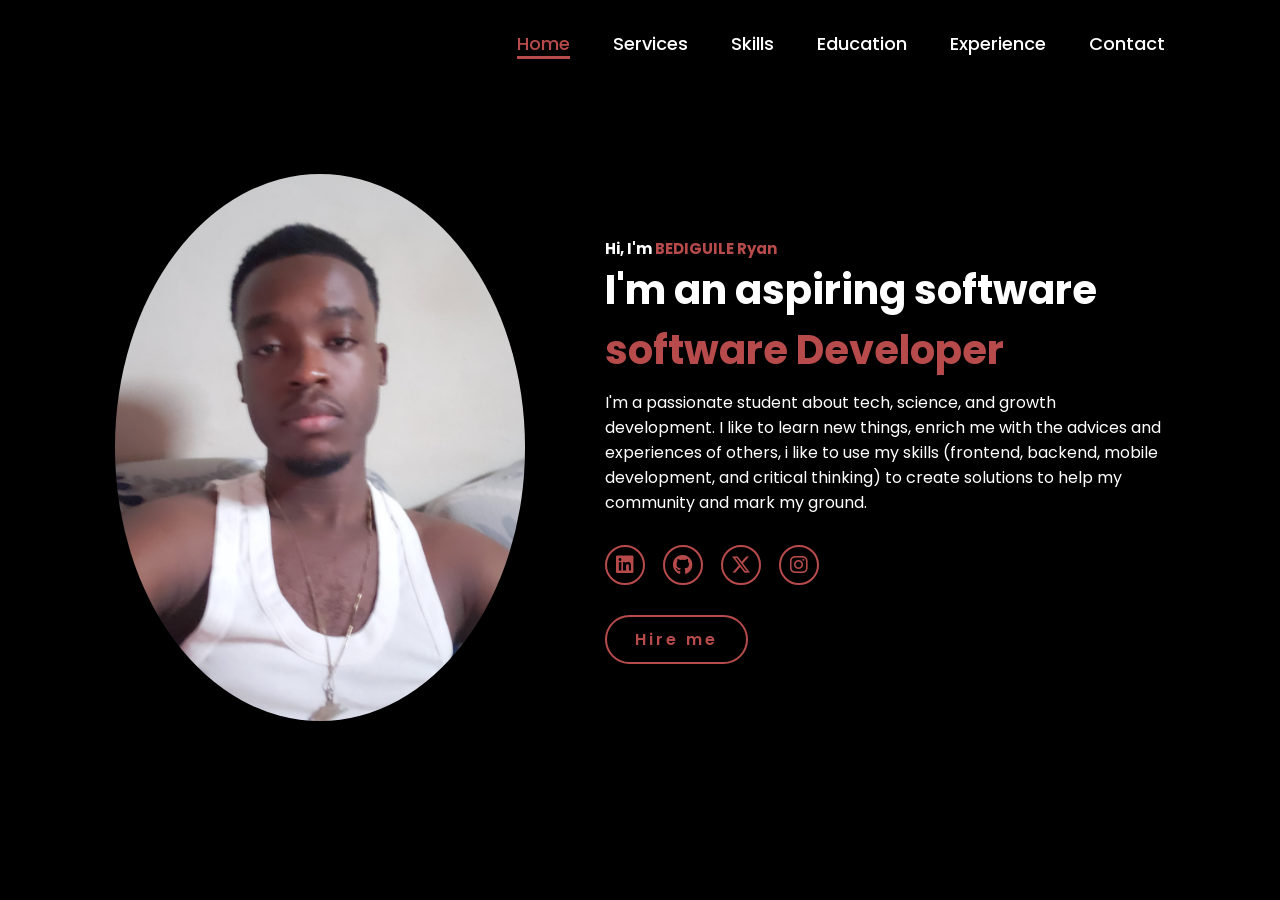
==== index.html @ 505be47a "Update and rename Portfolio.html to index.html" ====
<!DOCTYPE html>
<html lang="en">
<head>
    <meta charset="UTF-8">
    <meta name="viewport" content="width=device-width, initial-scale=1.0">
    <link rel="stylesheet" href="https://cdnjs.cloudflare.com/ajax/libs/font-awesome/6.5.2/css/all.min.css">
    <link rel="stylesheet" href="style3.css">
    <title>My Portfolio</title>
</head>
<body>
    <header> 
        <a href="#" class = "logo"></a>
        <nav>
            <a href="#" class="active"> Home</a>
            <a href="#">Services</a>
            <a href="#">Skills</a>
            <a href="#">Education</a>
            <a href="#">Experience</a>
            <a href="#">Contact</a>
        </nav>
    </header>
    <section class="home">
        <div class="home-img">
            <div class="home-img">
            <img src="main.jpg" alt="">
        </div>

        </div>
        <div class="home-content">
            <h2>Hi, I'm<span> BEDIGUILE Ryan</span> </h2>
            <h3 class="typing-text"> I'm an aspiring software <span></span> </h3>
            <p>I'm a passionate student about tech, science, and growth development. I like to learn new things, enrich me with the advices and experiences of others, i like to use my skills (frontend, backend, mobile development, and critical thinking) to create solutions to help my community and mark my ground.  </p>
            <div class="social-icons">
                <a href="#"><i class="fa-brands fa-linkedin"></i> </a>
                <a href="#"><i class="fa-brands fa-github"></i> </a>
                <a href="#"><i class="fa-brands fa-x-twitter"></i> </a>
                <a href="#"><i class="fa-brands fa-instagram"></i> </a>
            </div>
            <a href="#" class="btn">Hire me</a>

        </div>
 
    </section>
    <div>
</body>
</html>
---- style3.css ----
@import url('https://fonts.googleapis.com/css2?family=Poppins:wght@100;200;300;400;500;600&display=swap');

*{
    margin: 0;
    padding: 0;
    box-sizing: border-box;
    text-decoration: none;
    border: none;
    outline: none;
    font-family: 'Poppins', sans-serif;
}

html{
    font-size: 62.5%;
}

body{
    width: 100%;
    height: 100vh;
    overflow-x: hidden;
    background-color: black;
    color: white;
}

header{
    margin-top: 20px;
    position: fixed;
    top: 0;
    left: 0;
    width: 100%;
    padding: 1rem 9%;
    background-color: transparent;
    filter: drop-shadow(10px);
    display: flex;
    justify-content: space-between;
    align-items: center;
    z-index: 100;
}

.logo{
    font-size: 3rem;
    color: #b74b4b;
    font-weight: 800;
    cursor: pointer;
    transition: 0.5s ease;
}

.logo:hover{
    transform: scale(1.1);
}

nav a{
    font-size: 1.8rem;
    color: white;
    margin-left: 4rem;
    font-weight: 500;
    transition: 0.3s ease;
    border-bottom: 3px solid transparent;
}

nav a:hover,
nav a.active{
    color: #b74b4b;
    border-bottom: 3px solid #b74b4b;
}

@media(max-width:995px){
    nav{
        position: absolute;
        display: none;
        top: 0;
        right: 0;
        width: 40%;
        border-left: 3px solid #b74b4b;
        border-bottom: 3px solid #b74b4b;
        border-bottom-left-radius: 2rem;
        padding: 1rem solid;
        background-color: #161616;
        border-top: 0.1rem solid rgba(0,0,0,0.1);
    }

    nav.active{
        display: block;
    }

    nav a{
        display: block;
        font-size: 2rem;
        margin: 3rem 0;
    }

    nav a:hover,
    nav a.active{
        padding: 1rem;
        border-radius: 0.5rem;
        border-bottom: 0.5rem solid #b74b4b;
    }
}

section{
    min-height: 100vh;
    padding: 5rem 9% 5rem;
}

.home{
    display: flex;
    justify-content: center;
    align-items: center;
    gap: 8rem;
    background-color: black;
}

.home .home-content h1{
    font-size: 6rem;
    font-weight: 700;
    line-height: 1.3;
}

span{
    color: #b74b4b;
}

.home-content h3{
    font-size: 4rem;
    margin-bottom: 1rem;
    font-weight: 700;
}

.home-content p{
    font-size: 1.6rem;
}

.home-img{
    border-radius: 50%;
}

.home-img img{
    position: relative;
    width: 32vw;
    border-radius: 50%;
    box-shadow: 0 0 25px solid #b74b4b;
    cursor: pointer;
    transition: 0.2s linear;
}

.home-img img:hover{
    font-size: 1.8rem;
    font-weight: 500;
}

.social-icons a{
    display: inline-flex;
    justify-content: center;
    align-items: center;
    width: 4rem;
    height: 4rem;
    background-color: transparent;
    border: 0.2rem solid #b74b4b;
    font-size: 2rem;
    border-radius: 50%;
    margin: 3rem 1.5rem 3rem 0;
    transition: 0.3s ease;
    color: #b74b4b;
}

.social-icons a:hover{
    color: black;
    transform: scale(1.3) translateY(-5px);
    background-color: #b74b4b;
    box-shadow: 0  0 25px #b74b4b;
}

.btn{
    display: inline-block;
    padding: 1rem 2.8rem;
    background-color: black;
    border-radius: 4rem;
    font-size: 1.6rem;
    color: #b74b4b;
    letter-spacing: 0.3rem;
    font-weight: 600;
    border: 2px solid #b74b4b;
    transition: 0.3s ease;
    cursor: pointer;
}

.btn:hover{
    transform: scale3d(1.03);
    background-color: #b74b4b;
    color: black;
    box-shadow: 0 0 25px #b74b4b;
}

.typing-text{
    font-size: 34px;
    font-weight: 600;
    min-width: 280px;
}

.typing-text span{
    position: relative;
}

.typing-text span::before{
    content: "software Developer";
    color: #b74b4b;
    animation: words 20s infinite;
}

.typing-text span::after{
    content: "";
    background-color: black;
    position: absolute;
    width: calc(100% + 8px);
    height: 100%;
    border-left: 3px solid black;
    right: -8;
    animation: cursor 0.6s infinite;
}

@keyframes cursor{
    to{
        border-left: 3px solid #b74b4b;
    }
}

@keyframes words{
    0%, 20%{
        content: "Web Developer";
    }
    21%, 40%{
        content: "Developer";
    }
    41%, 60%{
        content: "Web Designer";
    }
    61%, 80%{
        content: "Youtuber";
    }
    81%, 100%{
        content: "Script Writer";
    }
}

@media (max-width: 1000px){
    .home{
        gap: 4rem;
    }
}

@media(max-width:995px){
    .home{
        flex-direction: column;
        margin: 5rem 4rem;
    }

    .home .home-content h3{
        font-size: 2.5rem;
    }

    .home-content h1{
        font-size: 5rem;
    }

    .home-img img{
        width: 70vw;
        margin-top: 4rem;
    }
}
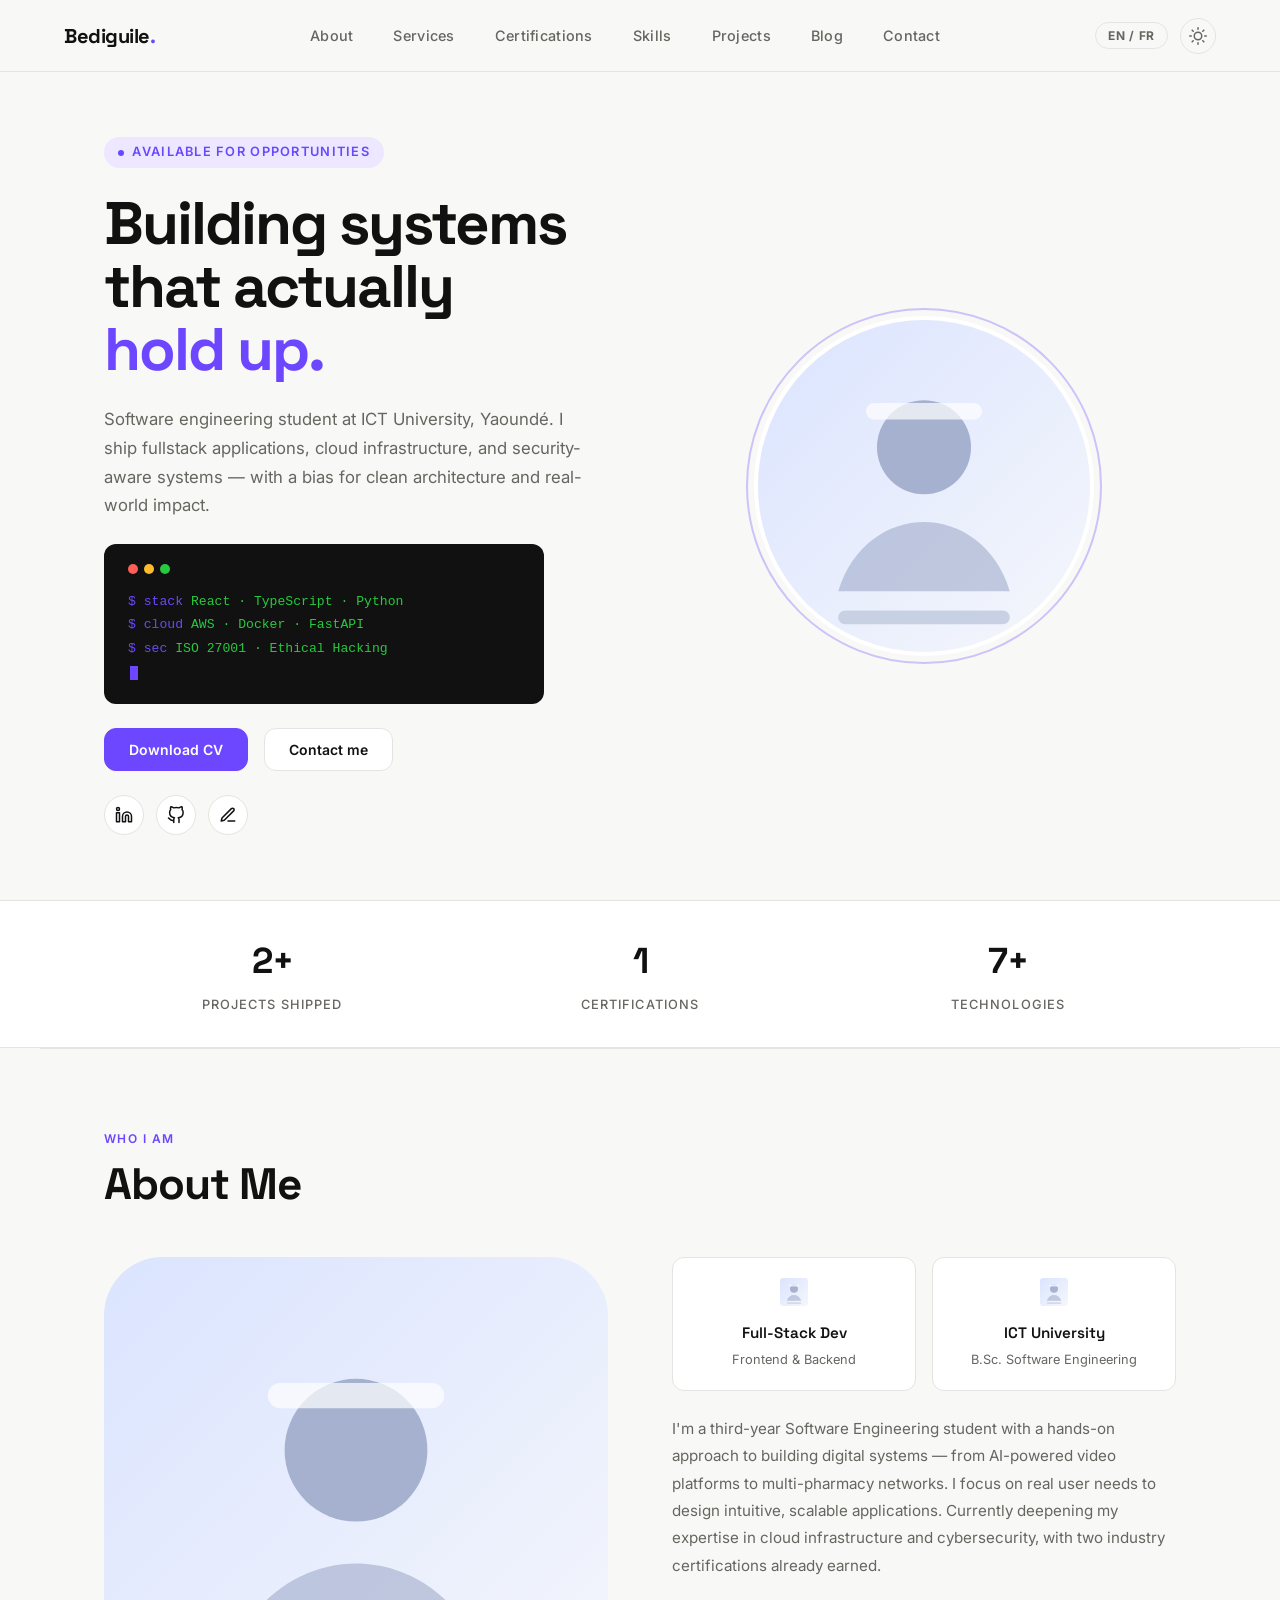
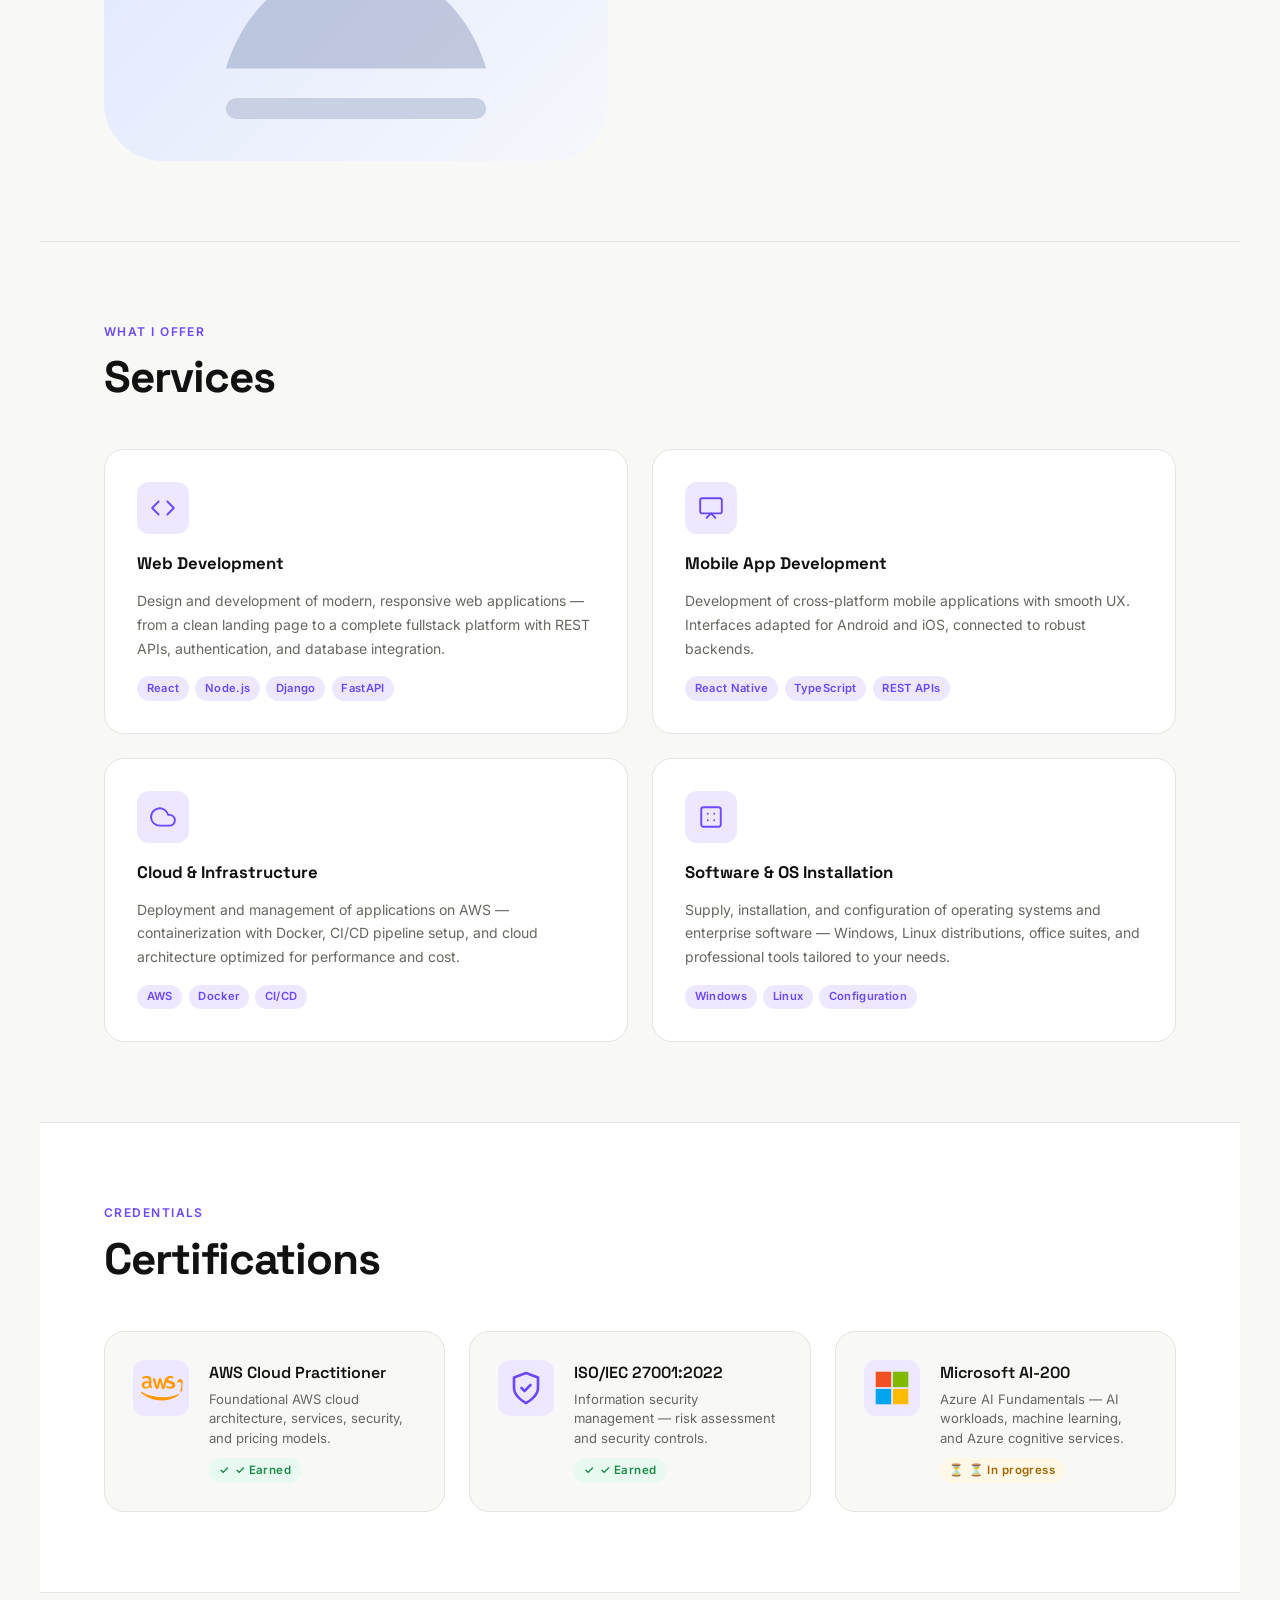
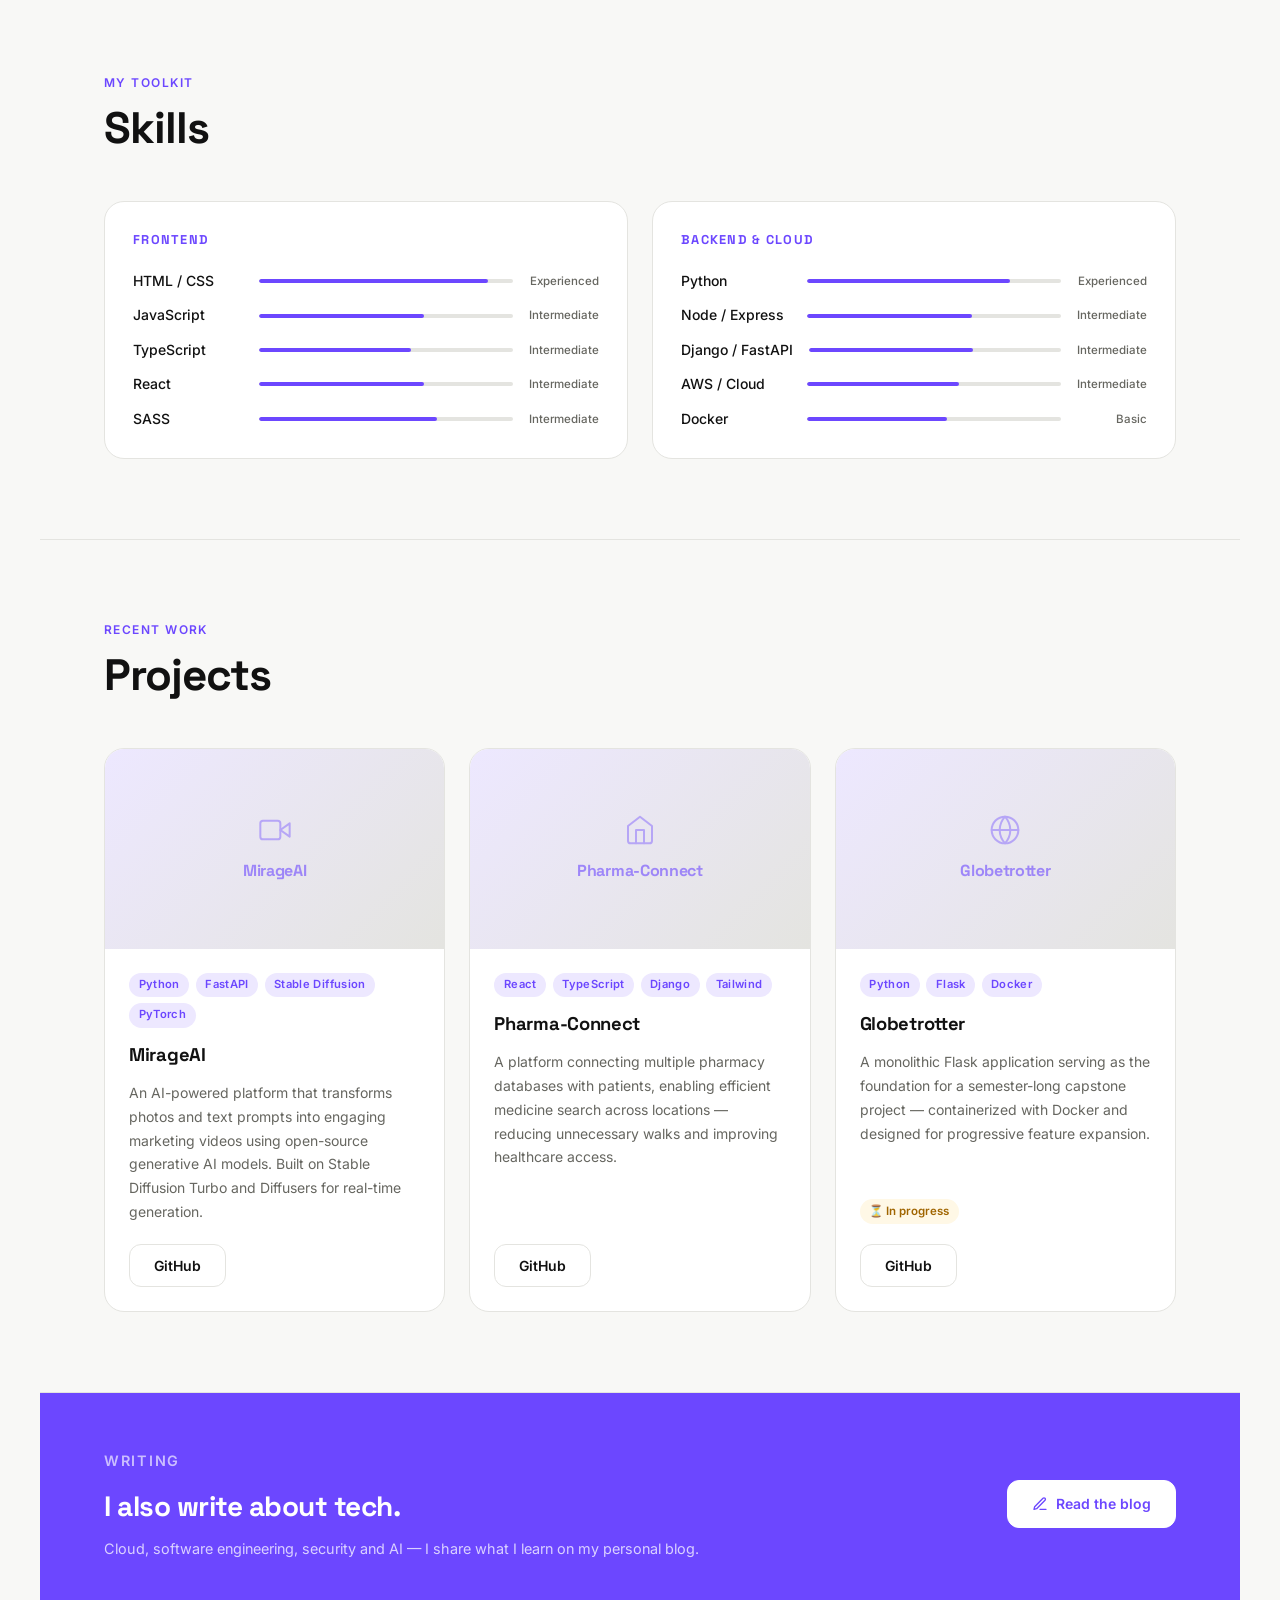
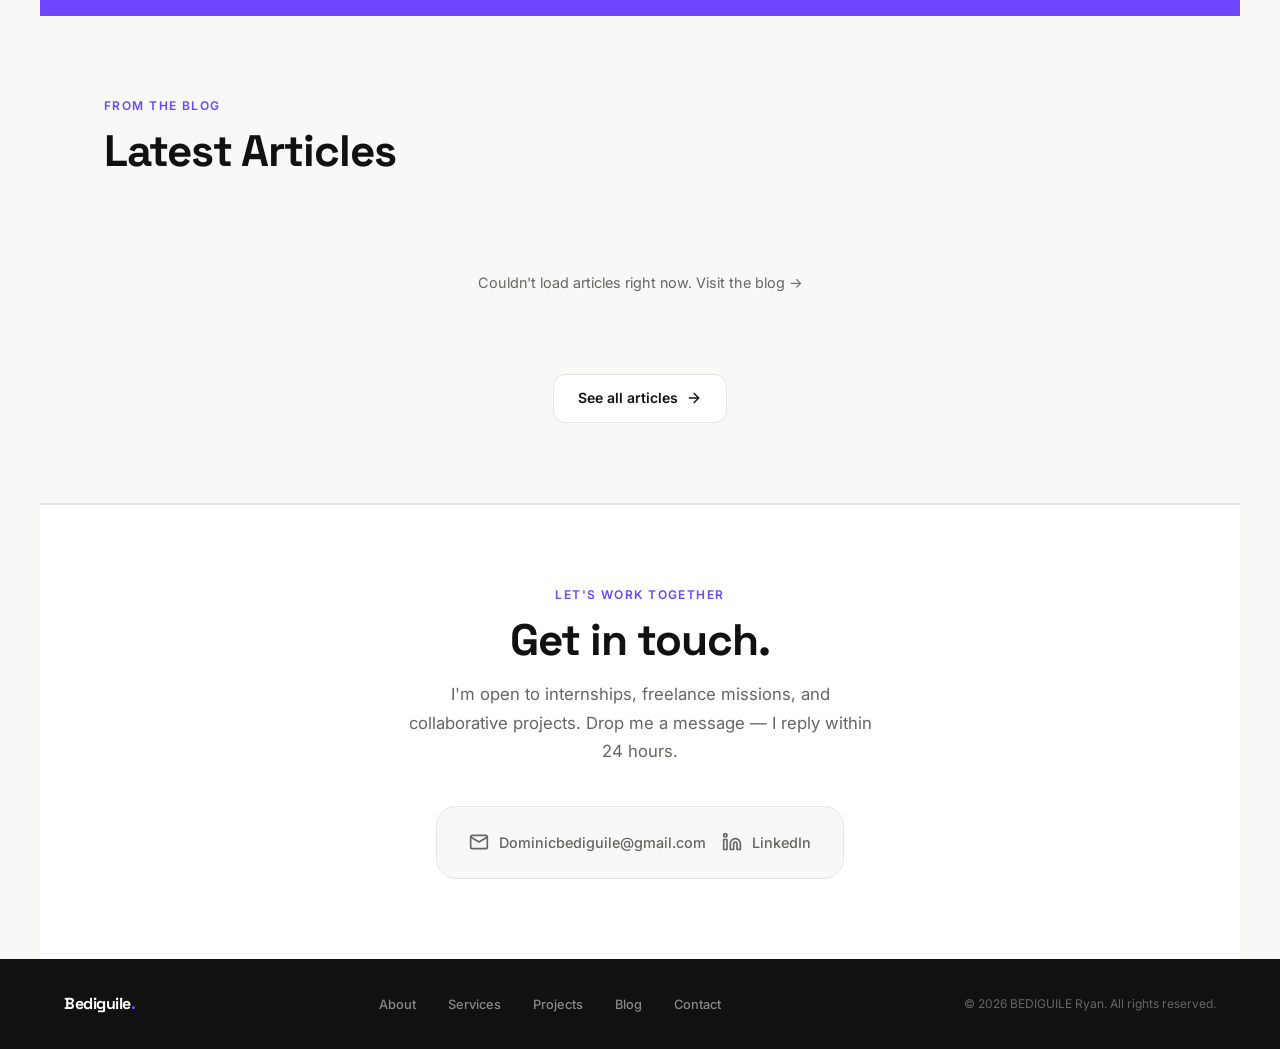
==== commit b61846ed: "Mise a jour du portfolio" ====
--- a/index.html
+++ b/index.html
@@ -1,46 +1,530 @@
-<!DOCTYPE html>
-<html lang="en">
-<head>
-    <meta charset="UTF-8">
-    <meta name="viewport" content="width=device-width, initial-scale=1.0">
-    <link rel="stylesheet" href="https://cdnjs.cloudflare.com/ajax/libs/font-awesome/6.5.2/css/all.min.css">
-    <link rel="stylesheet" href="style3.css">
-    <title>My Portfolio</title>
-</head>
-<body>
-    <header> 
-        <a href="#" class = "logo"></a>
-        <nav>
-            <a href="#" class="active"> Home</a>
-            <a href="#">Services</a>
-            <a href="#">Skills</a>
-            <a href="#">Education</a>
-            <a href="#">Experience</a>
-            <a href="#">Contact</a>
-        </nav>
-    </header>
-    <section class="home">
-        <div class="home-img">
-            <div class="home-img">
-            <img src="main.jpg" alt="">
-        </div>
-
-        </div>
-        <div class="home-content">
-            <h2>Hi, I'm<span> BEDIGUILE Ryan</span> </h2>
-            <h3 class="typing-text"> I'm an aspiring software <span></span> </h3>
-            <p>I'm a passionate student about tech, science, and growth development. I like to learn new things, enrich me with the advices and experiences of others, i like to use my skills (frontend, backend, mobile development, and critical thinking) to create solutions to help my community and mark my ground.  </p>
-            <div class="social-icons">
-                <a href="#"><i class="fa-brands fa-linkedin"></i> </a>
-                <a href="#"><i class="fa-brands fa-github"></i> </a>
-                <a href="#"><i class="fa-brands fa-x-twitter"></i> </a>
-                <a href="#"><i class="fa-brands fa-instagram"></i> </a>
-            </div>
-            <a href="#" class="btn">Hire me</a>
-
-        </div>
- 
-    </section>
-    <div>
-</body>
-</html>             
+<!DOCTYPE html>
+<html lang="en" data-theme="light">
+<head>
+  <meta charset="UTF-8" />
+  <meta http-equiv="X-UA-Compatible" content="IE=edge" />
+  <meta name="viewport" content="width=device-width, initial-scale=1.0" />
+  <title>Bediguile Ryan — Software Engineer</title>
+  <link rel="stylesheet" href="style3.css" />
+  <link rel="stylesheet" href="mediaqueries.css" />
+</head>
+<body>
+
+  <!-- ── DESKTOP NAV ──────────────────────────────── -->
+  <nav id="desktop-nav">
+    <div class="logo">Bediguile<span class="accent-dot">.</span></div>
+    <ul class="nav-links">
+      <li><a href="#about" data-en="About" data-fr="À propos">About</a></li>
+      <li><a href="#services" data-en="Services" data-fr="Services">Services</a></li>
+      <li><a href="#certifications" data-en="Certifications" data-fr="Certifications">Certifications</a></li>
+      <li><a href="#skills" data-en="Skills" data-fr="Compétences">Skills</a></li>
+      <li><a href="#projects" data-en="Projects" data-fr="Projets">Projects</a></li>
+      <li><a href="https://dominicblog.me" target="_blank" rel="noopener" data-en="Blog" data-fr="Blog">Blog</a></li>
+      <li><a href="#contact" data-en="Contact" data-fr="Contact">Contact</a></li>
+    </ul>
+    <div class="nav-controls">
+      <button class="lang-toggle" onclick="toggleLang()" title="Switch language">EN / FR</button>
+      <button class="theme-toggle" onclick="toggleTheme()" title="Toggle dark mode" aria-label="Toggle theme">
+        <svg class="icon-sun" xmlns="http://www.w3.org/2000/svg" width="18" height="18" viewBox="0 0 24 24" fill="none" stroke="currentColor" stroke-width="2" stroke-linecap="round" stroke-linejoin="round"><circle cx="12" cy="12" r="5"/><line x1="12" y1="1" x2="12" y2="3"/><line x1="12" y1="21" x2="12" y2="23"/><line x1="4.22" y1="4.22" x2="5.64" y2="5.64"/><line x1="18.36" y1="18.36" x2="19.78" y2="19.78"/><line x1="1" y1="12" x2="3" y2="12"/><line x1="21" y1="12" x2="23" y2="12"/><line x1="4.22" y1="19.78" x2="5.64" y2="18.36"/><line x1="18.36" y1="5.64" x2="19.78" y2="4.22"/></svg>
+        <svg class="icon-moon" xmlns="http://www.w3.org/2000/svg" width="18" height="18" viewBox="0 0 24 24" fill="none" stroke="currentColor" stroke-width="2" stroke-linecap="round" stroke-linejoin="round"><path d="M21 12.79A9 9 0 1 1 11.21 3 7 7 0 0 0 21 12.79z"/></svg>
+      </button>
+    </div>
+  </nav>
+
+  <!-- ── HAMBURGER NAV ────────────────────────────── -->
+  <nav id="hamburger-nav">
+    <div class="logo">Bediguile<span class="accent-dot">.</span></div>
+    <div class="hamburger-right">
+      <button class="lang-toggle" onclick="toggleLang()">EN / FR</button>
+      <button class="theme-toggle" onclick="toggleTheme()" aria-label="Toggle theme">
+        <svg class="icon-sun" xmlns="http://www.w3.org/2000/svg" width="16" height="16" viewBox="0 0 24 24" fill="none" stroke="currentColor" stroke-width="2" stroke-linecap="round" stroke-linejoin="round"><circle cx="12" cy="12" r="5"/><line x1="12" y1="1" x2="12" y2="3"/><line x1="12" y1="21" x2="12" y2="23"/><line x1="4.22" y1="4.22" x2="5.64" y2="5.64"/><line x1="18.36" y1="18.36" x2="19.78" y2="19.78"/><line x1="1" y1="12" x2="3" y2="12"/><line x1="21" y1="12" x2="23" y2="12"/><line x1="4.22" y1="19.78" x2="5.64" y2="18.36"/><line x1="18.36" y1="5.64" x2="19.78" y2="4.22"/></svg>
+        <svg class="icon-moon" xmlns="http://www.w3.org/2000/svg" width="16" height="16" viewBox="0 0 24 24" fill="none" stroke="currentColor" stroke-width="2" stroke-linecap="round" stroke-linejoin="round"><path d="M21 12.79A9 9 0 1 1 11.21 3 7 7 0 0 0 21 12.79z"/></svg>
+      </button>
+      <div class="hamburger-menu">
+        <div class="hamburger-icon" onclick="toggleMenu()">
+          <span></span><span></span><span></span>
+        </div>
+        <ul class="menu-links">
+          <li><a href="#about" data-en="About" data-fr="À propos" onclick="toggleMenu()">About</a></li>
+          <li><a href="#services" data-en="Services" data-fr="Services" onclick="toggleMenu()">Services</a></li>
+          <li><a href="#certifications" data-en="Certifications" data-fr="Certifications" onclick="toggleMenu()">Certifications</a></li>
+          <li><a href="#skills" data-en="Skills" data-fr="Compétences" onclick="toggleMenu()">Skills</a></li>
+          <li><a href="#projects" data-en="Projects" data-fr="Projets" onclick="toggleMenu()">Projects</a></li>
+          <li><a href="https://dominicblog.me" target="_blank" rel="noopener" data-en="Blog" data-fr="Blog" onclick="toggleMenu()">Blog</a></li>
+          <li><a href="#contact" data-en="Contact" data-fr="Contact" onclick="toggleMenu()">Contact</a></li>
+        </ul>
+      </div>
+    </div>
+  </nav>
+
+  <!-- ── HERO ─────────────────────────────────────── -->
+  <section id="profile">
+    <div class="profile-left">
+      <div class="hero-eyebrow">
+        <span data-en="Available for opportunities" data-fr="Disponible pour des opportunités">Available for opportunities</span>
+      </div>
+
+      <h1 class="hero-title">
+        <span data-en="Building systems<br>that actually<br>" data-fr="Des systèmes<br>qui tiennent<br>">Building systems<br>that actually<br></span><span class="accent">hold up.</span>
+      </h1>
+
+      <p class="hero-sub"
+        data-en="Software engineering student at ICT University, Yaoundé. I ship fullstack applications, cloud infrastructure, and security-aware systems — with a bias for clean architecture and real-world impact."
+        data-fr="Étudiant en génie logiciel à ICT University, Yaoundé. Je conçois des applications fullstack, de l'infrastructure cloud et des systèmes orientés sécurité — avec un parti pris pour l'architecture propre et l'impact concret.">
+        Software engineering student at ICT University, Yaoundé. I ship fullstack applications, cloud infrastructure, and security-aware systems — with a bias for clean architecture and real-world impact.
+      </p>
+
+      <div class="terminal">
+        <div class="terminal-bar">
+          <div class="terminal-dot"></div>
+          <div class="terminal-dot"></div>
+          <div class="terminal-dot"></div>
+        </div>
+        <div id="terminal-output"></div>
+        <div class="terminal-line"><span class="cursor"></span></div>
+      </div>
+
+      <div class="hero-actions">
+        <button class="btn btn-primary" onclick="window.open('./mycv (1).pdf')">
+          <span data-en="Download CV" data-fr="Télécharger CV">Download CV</span>
+        </button>
+        <button class="btn btn-secondary" onclick="location.href='#contact'">
+          <span data-en="Contact me" data-fr="Me contacter">Contact me</span>
+        </button>
+      </div>
+
+      <div id="socials-container">
+        <a class="social-link" href="https://linkedin.com/in/bediguile-ryan" target="_blank" rel="noopener noreferrer" title="LinkedIn">
+          <svg xmlns="http://www.w3.org/2000/svg" width="18" height="18" viewBox="0 0 24 24" fill="none" stroke="currentColor" stroke-width="2" stroke-linecap="round" stroke-linejoin="round"><path d="M16 8a6 6 0 0 1 6 6v7h-4v-7a2 2 0 0 0-2-2 2 2 0 0 0-2 2v7h-4v-7a6 6 0 0 1 6-6z"/><rect x="2" y="9" width="4" height="12"/><circle cx="4" cy="4" r="2"/></svg>
+        </a>
+        <a class="social-link" href="https://github.com/Domin-flame" target="_blank" rel="noopener noreferrer" title="GitHub">
+          <svg xmlns="http://www.w3.org/2000/svg" width="18" height="18" viewBox="0 0 24 24" fill="none" stroke="currentColor" stroke-width="2" stroke-linecap="round" stroke-linejoin="round"><path d="M9 19c-5 1.5-5-2.5-7-3m14 6v-3.87a3.37 3.37 0 0 0-.94-2.61c3.14-.35 6.44-1.54 6.44-7A5.44 5.44 0 0 0 20 4.77 5.07 5.07 0 0 0 19.91 1S18.73.65 16 2.48a13.38 13.38 0 0 0-7 0C6.27.65 5.09 1 5.09 1A5.07 5.07 0 0 0 5 4.77a5.44 5.44 0 0 0-1.5 3.78c0 5.42 3.3 6.61 6.44 7A3.37 3.37 0 0 0 9 18.13V22"/></svg>
+        </a>
+        <a class="social-link" href="https://dominicblog.me" target="_blank" rel="noopener noreferrer" title="Blog">
+          <svg xmlns="http://www.w3.org/2000/svg" width="18" height="18" viewBox="0 0 24 24" fill="none" stroke="currentColor" stroke-width="2" stroke-linecap="round" stroke-linejoin="round"><path d="M12 20h9"/><path d="M16.5 3.5a2.121 2.121 0 0 1 3 3L7 19l-4 1 1-4L16.5 3.5z"/></svg>
+        </a>
+      </div>
+    </div>
+
+    <div class="section__pic-container">
+      <div class="profile-img-wrapper">
+        <img src="./placeholder.svg" alt="Bediguile Ryan" />
+      </div>
+    </div>
+  </section>
+
+  <!-- ── STATS BAR ─────────────────────────────────── -->
+  <div id="stats-bar">
+    <div class="stats-inner">
+      <div>
+        <div class="stat-value" data-target="3" data-suffix="+">0+</div>
+        <div class="stat-label" data-en="Projects Shipped" data-fr="Projets livrés">Projects Shipped</div>
+      </div>
+      <div>
+        <div class="stat-value" data-target="2" data-suffix="">0</div>
+        <div class="stat-label" data-en="Certifications" data-fr="Certifications">Certifications</div>
+      </div>
+      <div>
+        <div class="stat-value" data-target="8" data-suffix="+">0+</div>
+        <div class="stat-label" data-en="Technologies" data-fr="Technologies">Technologies</div>
+      </div>
+    </div>
+  </div>
+
+  <hr class="section-divider" />
+
+  <!-- ── ABOUT ─────────────────────────────────────── -->
+  <section id="about">
+    <p class="section-label" data-en="Who I am" data-fr="Qui je suis">Who I am</p>
+    <h2 class="title" data-en="About Me" data-fr="À propos">About Me</h2>
+    <div class="section-container">
+      <div class="section__pic-container">
+        <img src="./placeholder.svg" alt="Bediguile Ryan" class="about-pic" />
+      </div>
+      <div class="about-details-container">
+        <div class="about-cards">
+          <div class="about-card">
+            <img src="./placeholder.svg" alt="" class="icon" />
+            <h3 data-en="Full-Stack Dev" data-fr="Dev Full-Stack">Full-Stack Dev</h3>
+            <p data-en="Frontend & Backend" data-fr="Frontend & Backend">Frontend & Backend</p>
+          </div>
+          <div class="about-card">
+            <img src="./placeholder.svg" alt="" class="icon" />
+            <h3>ICT University</h3>
+            <p data-en="B.Sc. Software Engineering" data-fr="Licence Génie Logiciel">B.Sc. Software Engineering</p>
+          </div>
+        </div>
+        <p class="about-bio"
+          data-en="I'm a third-year Software Engineering student with a hands-on approach to building digital systems — from AI-powered video platforms to multi-pharmacy networks. I focus on real user needs to design intuitive, scalable applications. Currently deepening my expertise in cloud infrastructure and cybersecurity, with two industry certifications already earned."
+          data-fr="Étudiant en 3ème année de Génie Logiciel, je conçois des systèmes numériques concrets — des plateformes vidéo IA aux réseaux multi-pharmacies. Je place les besoins réels des utilisateurs au centre de ma démarche. Je renforce actuellement mes compétences en infrastructure cloud et cybersécurité, avec deux certifications professionnelles déjà obtenues.">
+          I'm a third-year Software Engineering student with a hands-on approach to building digital systems — from AI-powered video platforms to multi-pharmacy networks. I focus on real user needs to design intuitive, scalable applications. Currently deepening my expertise in cloud infrastructure and cybersecurity, with two industry certifications already earned.
+        </p>
+      </div>
+    </div>
+  </section>
+
+  <hr class="section-divider" />
+
+  <!-- ── SERVICES ───────────────────────────────────── -->
+  <section id="services">
+    <p class="section-label" data-en="What I offer" data-fr="Ce que je propose">What I offer</p>
+    <h2 class="title" data-en="Services" data-fr="Services">Services</h2>
+    <div class="services-grid">
+
+      <div class="service-card">
+        <div class="service-icon">
+          <svg xmlns="http://www.w3.org/2000/svg" width="26" height="26" viewBox="0 0 24 24" fill="none" stroke="currentColor" stroke-width="1.75" stroke-linecap="round" stroke-linejoin="round"><polyline points="16 18 22 12 16 6"/><polyline points="8 6 2 12 8 18"/></svg>
+        </div>
+        <h3 data-en="Web Development" data-fr="Développement Web">Web Development</h3>
+        <p data-en="Design and development of modern, responsive web applications — from a clean landing page to a complete fullstack platform with REST APIs, authentication, and database integration."
+           data-fr="Conception et développement d'applications web modernes et responsives — d'une simple landing page à une plateforme fullstack complète avec APIs REST, authentification et base de données.">
+          Design and development of modern, responsive web applications — from a clean landing page to a complete fullstack platform with REST APIs, authentication, and database integration.
+        </p>
+        <div class="service-tags">
+          <span class="tag">React</span><span class="tag">Node.js</span><span class="tag">Django</span><span class="tag">FastAPI</span>
+        </div>
+      </div>
+
+      <div class="service-card">
+        <div class="service-icon">
+          <svg xmlns="http://www.w3.org/2000/svg" width="26" height="26" viewBox="0 0 24 24" fill="none" stroke="currentColor" stroke-width="1.75" stroke-linecap="round" stroke-linejoin="round"><rect x="2" y="3" width="20" height="14" rx="2"/><polyline points="8 21 12 17 16 21"/></svg>
+        </div>
+        <h3 data-en="Mobile App Development" data-fr="Développement Mobile">Mobile App Development</h3>
+        <p data-en="Development of cross-platform mobile applications with smooth UX. Interfaces adapted for Android and iOS, connected to robust backends."
+           data-fr="Développement d'applications mobiles multiplateformes avec une UX fluide. Interfaces adaptées Android et iOS, connectées à des backends robustes.">
+          Development of cross-platform mobile applications with smooth UX. Interfaces adapted for Android and iOS, connected to robust backends.
+        </p>
+        <div class="service-tags">
+          <span class="tag">React Native</span><span class="tag">TypeScript</span><span class="tag">REST APIs</span>
+        </div>
+      </div>
+
+      <div class="service-card">
+        <div class="service-icon">
+          <svg xmlns="http://www.w3.org/2000/svg" width="26" height="26" viewBox="0 0 24 24" fill="none" stroke="currentColor" stroke-width="1.75" stroke-linecap="round" stroke-linejoin="round"><path d="M18 10h-1.26A8 8 0 1 0 9 20h9a5 5 0 0 0 0-10z"/></svg>
+        </div>
+        <h3 data-en="Cloud & Infrastructure" data-fr="Cloud & Infrastructure">Cloud & Infrastructure</h3>
+        <p data-en="Deployment and management of applications on AWS — containerization with Docker, CI/CD pipeline setup, and cloud architecture optimized for performance and cost."
+           data-fr="Déploiement et gestion d'applications sur AWS — conteneurisation Docker, mise en place de pipelines CI/CD, et architecture cloud optimisée pour la performance et les coûts.">
+          Deployment and management of applications on AWS — containerization with Docker, CI/CD pipeline setup, and cloud architecture optimized for performance and cost.
+        </p>
+        <div class="service-tags">
+          <span class="tag">AWS</span><span class="tag">Docker</span><span class="tag">CI/CD</span>
+        </div>
+      </div>
+
+      <div class="service-card">
+        <div class="service-icon">
+          <svg xmlns="http://www.w3.org/2000/svg" width="26" height="26" viewBox="0 0 24 24" fill="none" stroke="currentColor" stroke-width="1.75" stroke-linecap="round" stroke-linejoin="round"><rect x="3" y="3" width="18" height="18" rx="2"/><path d="M9 9h.01"/><path d="M15 9h.01"/><path d="M9 15h.01"/><path d="M15 15h.01"/></svg>
+        </div>
+        <h3 data-en="Software & OS Installation" data-fr="Logiciels & Installation OS">Software & OS Installation</h3>
+        <p data-en="Supply, installation, and configuration of operating systems and enterprise software — Windows, Linux distributions, office suites, and professional tools tailored to your needs."
+           data-fr="Fourniture, installation et configuration de systèmes d'exploitation et logiciels professionnels — Windows, distributions Linux, suites bureautiques et outils métiers adaptés à vos besoins.">
+          Supply, installation, and configuration of operating systems and enterprise software — Windows, Linux distributions, office suites, and professional tools tailored to your needs.
+        </p>
+        <div class="service-tags">
+          <span class="tag">Windows</span><span class="tag">Linux</span><span class="tag">Configuration</span>
+        </div>
+      </div>
+
+    </div>
+  </section>
+
+  <hr class="section-divider" />
+
+  <!-- ── CERTIFICATIONS ────────────────────────────── -->
+  <section id="certifications">
+    <p class="section-label" data-en="Credentials" data-fr="Accréditations">Credentials</p>
+    <h2 class="title" data-en="Certifications" data-fr="Certifications">Certifications</h2>
+    <div class="cert-grid">
+
+      <div class="cert-card">
+        <div class="cert-badge">
+          <!-- AWS logo SVG -->
+          <svg viewBox="0 0 60 36" xmlns="http://www.w3.org/2000/svg" width="44">
+            <path d="M16.7 13.5c0 .6.1 1.1.2 1.4.2.4.4.8.7 1.2.1.2.2.3.2.5 0 .2-.1.4-.4.6l-1.2.8c-.2.1-.3.2-.5.2-.2 0-.4-.1-.5-.2-.3-.3-.5-.6-.7-.9-.2-.3-.4-.7-.6-1.1-1.4 1.7-3.2 2.5-5.3 2.5-1.5 0-2.7-.4-3.6-1.3-.9-.9-1.3-2-1.3-3.5 0-1.5.5-2.8 1.6-3.7 1.1-.9 2.5-1.4 4.3-1.4.6 0 1.2.1 1.9.2.7.1 1.3.3 2 .5V7.9c0-1.4-.3-2.4-.9-3-.6-.6-1.6-.9-3-.9-.6 0-1.3.1-2 .3-.7.2-1.4.4-2 .7-.3.1-.5.2-.6.2s-.2 0-.3-.1c-.1-.1-.1-.3-.1-.5V3.4c0-.3 0-.5.1-.6.1-.2.3-.3.6-.4.6-.3 1.4-.6 2.3-.8.9-.2 1.9-.3 2.9-.3 2.2 0 3.8.5 4.8 1.5 1 1 1.5 2.6 1.5 4.7v6zm-7.3 2.7c.6 0 1.2-.1 1.8-.3.6-.2 1.2-.6 1.7-1.1.3-.3.5-.6.6-1 .1-.4.2-.9.2-1.4v-.7c-.5-.1-1-.2-1.6-.3-.6-.1-1.1-.1-1.6-.1-1.1 0-2 .2-2.5.7-.6.4-.8 1.1-.8 1.9 0 .8.2 1.3.6 1.7.4.4 1 .6 1.6.6zm13.7 1.8c-.3 0-.5-.1-.6-.2-.1-.1-.3-.4-.4-.8L19 5.7c-.1-.4-.2-.7-.2-.8 0-.3.2-.5.5-.5h1.9c.3 0 .5.1.6.2.2.1.3.4.4.8l2.4 9.5 2.3-9.5c.1-.4.2-.7.4-.8.2-.1.4-.2.7-.2h1.6c.3 0 .6.1.7.2.1.1.3.4.4.8l2.3 9.6 2.5-9.6c.1-.4.2-.7.4-.8.2-.1.4-.2.6-.2h1.8c.3 0 .5.2.5.5 0 .1 0 .2-.1.4 0 .1-.1.3-.1.5l-3.6 12.3c-.1.4-.2.7-.4.8-.2.1-.4.2-.6.2h-1.7c-.3 0-.6-.1-.7-.2-.2-.1-.3-.4-.4-.8l-2.3-9.3-2.3 9.3c-.1.4-.2.7-.4.8-.2.1-.4.2-.7.2h-1.5zm19.5.4c-1 0-2-.1-2.9-.4-.9-.3-1.7-.6-2.2-1-.3-.2-.5-.4-.5-.7v-1.1c0-.3.1-.5.4-.5.1 0 .2 0 .3.1.1 0 .3.1.4.2.6.3 1.2.5 1.9.7.7.1 1.3.2 2 .2 1 0 1.8-.2 2.4-.5.5-.3.8-.8.8-1.5 0-.4-.2-.8-.5-1.1-.3-.3-1-.6-2-.9l-2.8-.9c-1.4-.4-2.4-1.1-3-1.9-.6-.8-.9-1.7-.9-2.7 0-.8.2-1.5.5-2.1.3-.6.8-1.1 1.4-1.6.6-.4 1.2-.8 2-1 .8-.2 1.6-.3 2.4-.3.4 0 .8 0 1.3.1.4.1.8.2 1.2.2.4.1.7.2 1 .3.3.1.6.2.7.3.2.1.4.3.5.5.1.1.1.3.1.5v1c0 .3-.1.5-.4.5-.1 0-.3-.1-.6-.2-.9-.4-1.9-.6-3-.6-.9 0-1.7.2-2.2.5-.5.3-.8.8-.8 1.5 0 .4.2.8.5 1.1.3.3 1 .6 2.2.9l2.8.9c1.4.4 2.4 1.1 3 1.9.6.8.9 1.7.9 2.6 0 .8-.2 1.5-.5 2.2-.3.7-.8 1.2-1.4 1.7-.6.4-1.3.8-2.1 1-.9.2-1.8.3-2.8.3z" fill="#FF9900"/>
+            <path d="M54.2 27.6c-6.3 4.7-15.5 7.1-23.4 7.1-11.1 0-21-4.1-28.5-10.9-.6-.5-.1-1.2.7-.8 8.1 4.7 18.1 7.5 28.4 7.5 7 0 14.6-1.4 21.7-4.4 1-.4 1.9.7.7 1.5zM57 24.3c-.8-1-.5-3.4 0-5.1.6-2.4 1.8-7.6-.4-9.4-.7-.6-1.7-.3-2.7 0-.4.2-1.4.5-1.9.8-.2.1-.5-.1-.4-.3.3-1.4 2-4.4 4.2-4.8.6-.1 1.3-.1 1.9.3 2.3 1.6 2 4.4 1.6 7.5-.2 2.2-.7 4.7.4 6.6.1.3-.3.6-.7.4z" fill="#FF9900"/>
+          </svg>
+        </div>
+        <div class="cert-info">
+          <h3>AWS Cloud Practitioner</h3>
+          <p data-en="Foundational AWS cloud architecture, services, security, and pricing models."
+             data-fr="Architecture cloud AWS, services, sécurité et modèles de tarification.">
+            Foundational AWS cloud architecture, services, security, and pricing models.
+          </p>
+          <span class="cert-tag earned" data-en="✓ Earned" data-fr="✓ Obtenu">✓ Earned</span>
+        </div>
+      </div>
+
+      <div class="cert-card">
+        <div class="cert-badge">
+          <!-- ISO shield icon -->
+          <svg xmlns="http://www.w3.org/2000/svg" width="36" height="36" viewBox="0 0 24 24" fill="none" stroke="#6C47FF" stroke-width="1.75" stroke-linecap="round" stroke-linejoin="round">
+            <path d="M12 22s8-4 8-10V5l-8-3-8 3v7c0 6 8 10 8 10z"/>
+            <path d="M9 12l2 2 4-4"/>
+          </svg>
+        </div>
+        <div class="cert-info">
+          <h3>ISO/IEC 27001:2022</h3>
+          <p data-en="Information security management — risk assessment and security controls."
+             data-fr="Management de la sécurité de l'information — évaluation des risques et contrôles.">
+            Information security management — risk assessment and security controls.
+          </p>
+          <span class="cert-tag earned" data-en="✓ Earned" data-fr="✓ Obtenu">✓ Earned</span>
+        </div>
+      </div>
+
+      <div class="cert-card">
+        <div class="cert-badge">
+          <!-- Microsoft logo simplified -->
+          <svg viewBox="0 0 21 21" xmlns="http://www.w3.org/2000/svg" width="36">
+            <rect x="1" y="1" width="9" height="9" fill="#f25022"/>
+            <rect x="11" y="1" width="9" height="9" fill="#7fba00"/>
+            <rect x="1" y="11" width="9" height="9" fill="#00a4ef"/>
+            <rect x="11" y="11" width="9" height="9" fill="#ffb900"/>
+          </svg>
+        </div>
+        <div class="cert-info">
+          <h3>Microsoft AI-200</h3>
+          <p data-en="Azure AI Fundamentals — AI workloads, machine learning, and Azure cognitive services."
+             data-fr="Fondamentaux Azure AI — charges de travail IA, machine learning et services cognitifs.">
+            Azure AI Fundamentals — AI workloads, machine learning, and Azure cognitive services.
+          </p>
+          <span class="cert-tag pending" data-en="⏳ In progress" data-fr="⏳ En cours">⏳ In progress</span>
+        </div>
+      </div>
+
+    </div>
+  </section>
+
+  <hr class="section-divider" />
+
+  <!-- ── SKILLS ─────────────────────────────────────── -->
+  <section id="skills">
+    <p class="section-label" data-en="My toolkit" data-fr="Mes outils">My toolkit</p>
+    <h2 class="title" data-en="Skills" data-fr="Compétences">Skills</h2>
+    <div class="skills-grid">
+      <div class="skill-group">
+        <div class="skill-group-title" data-en="Frontend" data-fr="Frontend">Frontend</div>
+        <div class="skill-list">
+          <div class="skill-item">
+            <span class="skill-name">HTML / CSS</span>
+            <div class="skill-bar-wrap"><div class="skill-bar" style="width:90%"></div></div>
+            <span class="skill-level" data-en="Experienced" data-fr="Expérimenté">Experienced</span>
+          </div>
+          <div class="skill-item">
+            <span class="skill-name">JavaScript</span>
+            <div class="skill-bar-wrap"><div class="skill-bar" style="width:65%"></div></div>
+            <span class="skill-level" data-en="Intermediate" data-fr="Intermédiaire">Intermediate</span>
+          </div>
+          <div class="skill-item">
+            <span class="skill-name">TypeScript</span>
+            <div class="skill-bar-wrap"><div class="skill-bar" style="width:60%"></div></div>
+            <span class="skill-level" data-en="Intermediate" data-fr="Intermédiaire">Intermediate</span>
+          </div>
+          <div class="skill-item">
+            <span class="skill-name">React</span>
+            <div class="skill-bar-wrap"><div class="skill-bar" style="width:65%"></div></div>
+            <span class="skill-level" data-en="Intermediate" data-fr="Intermédiaire">Intermediate</span>
+          </div>
+          <div class="skill-item">
+            <span class="skill-name">SASS</span>
+            <div class="skill-bar-wrap"><div class="skill-bar" style="width:70%"></div></div>
+            <span class="skill-level" data-en="Intermediate" data-fr="Intermédiaire">Intermediate</span>
+          </div>
+        </div>
+      </div>
+      <div class="skill-group">
+        <div class="skill-group-title" data-en="Backend & Cloud" data-fr="Backend & Cloud">Backend & Cloud</div>
+        <div class="skill-list">
+          <div class="skill-item">
+            <span class="skill-name">Python</span>
+            <div class="skill-bar-wrap"><div class="skill-bar" style="width:80%"></div></div>
+            <span class="skill-level" data-en="Experienced" data-fr="Expérimenté">Experienced</span>
+          </div>
+          <div class="skill-item">
+            <span class="skill-name">Node / Express</span>
+            <div class="skill-bar-wrap"><div class="skill-bar" style="width:65%"></div></div>
+            <span class="skill-level" data-en="Intermediate" data-fr="Intermédiaire">Intermediate</span>
+          </div>
+          <div class="skill-item">
+            <span class="skill-name">Django / FastAPI</span>
+            <div class="skill-bar-wrap"><div class="skill-bar" style="width:65%"></div></div>
+            <span class="skill-level" data-en="Intermediate" data-fr="Intermédiaire">Intermediate</span>
+          </div>
+          <div class="skill-item">
+            <span class="skill-name">AWS / Cloud</span>
+            <div class="skill-bar-wrap"><div class="skill-bar" style="width:60%"></div></div>
+            <span class="skill-level" data-en="Intermediate" data-fr="Intermédiaire">Intermediate</span>
+          </div>
+          <div class="skill-item">
+            <span class="skill-name">Docker</span>
+            <div class="skill-bar-wrap"><div class="skill-bar" style="width:55%"></div></div>
+            <span class="skill-level" data-en="Basic" data-fr="Débutant">Basic</span>
+          </div>
+        </div>
+      </div>
+    </div>
+  </section>
+
+  <hr class="section-divider" />
+
+  <!-- ── PROJECTS ───────────────────────────────────── -->
+  <section id="projects">
+    <p class="section-label" data-en="Recent work" data-fr="Travaux récents">Recent work</p>
+    <h2 class="title" data-en="Projects" data-fr="Projets">Projects</h2>
+    <div class="projects-grid">
+
+      <div class="project-card">
+        <div class="project-img-wrap project-placeholder" data-name="MirageAI">
+          <div class="placeholder-inner">
+            <svg xmlns="http://www.w3.org/2000/svg" width="32" height="32" viewBox="0 0 24 24" fill="none" stroke="currentColor" stroke-width="1.5" stroke-linecap="round" stroke-linejoin="round" style="opacity:0.4"><polygon points="23 7 16 12 23 17 23 7"/><rect x="1" y="5" width="15" height="14" rx="2"/></svg>
+            <span>MirageAI</span>
+          </div>
+        </div>
+        <div class="project-body">
+          <div class="project-tags">
+            <span class="tag">Python</span><span class="tag">FastAPI</span>
+            <span class="tag">Stable Diffusion</span><span class="tag">PyTorch</span>
+          </div>
+          <h3 class="project-name">MirageAI</h3>
+          <p class="project-desc"
+            data-en="An AI-powered platform that transforms photos and text prompts into engaging marketing videos using open-source generative AI models. Built on Stable Diffusion Turbo and Diffusers for real-time generation."
+            data-fr="Une plateforme IA qui transforme photos et textes en vidéos marketing engageantes à l'aide de modèles d'IA générative open-source. Construite sur Stable Diffusion Turbo et Diffusers pour une génération en temps réel.">
+            An AI-powered platform that transforms photos and text prompts into engaging marketing videos using open-source generative AI models. Built on Stable Diffusion Turbo and Diffusers for real-time generation.
+          </p>
+          <div class="project-links">
+            <button class="btn btn-secondary" onclick="location.href='https://github.com/Domin-flame/AIMirage'">GitHub</button>
+          </div>
+        </div>
+      </div>
+
+      <div class="project-card">
+        <div class="project-img-wrap project-placeholder" data-name="Pharma-Connect">
+          <div class="placeholder-inner">
+            <svg xmlns="http://www.w3.org/2000/svg" width="32" height="32" viewBox="0 0 24 24" fill="none" stroke="currentColor" stroke-width="1.5" stroke-linecap="round" stroke-linejoin="round" style="opacity:0.4"><path d="M3 9l9-7 9 7v11a2 2 0 0 1-2 2H5a2 2 0 0 1-2-2z"/><polyline points="9 22 9 12 15 12 15 22"/></svg>
+            <span>Pharma-Connect</span>
+          </div>
+        </div>
+        <div class="project-body">
+          <div class="project-tags">
+            <span class="tag">React</span><span class="tag">TypeScript</span>
+            <span class="tag">Django</span><span class="tag">Tailwind</span>
+          </div>
+          <h3 class="project-name">Pharma-Connect</h3>
+          <p class="project-desc"
+            data-en="A platform connecting multiple pharmacy databases with patients, enabling efficient medicine search across locations — reducing unnecessary walks and improving healthcare access."
+            data-fr="Une plateforme connectant plusieurs bases de données de pharmacies aux patients, permettant de rechercher des médicaments efficacement — réduisant les déplacements inutiles et améliorant l'accès aux soins.">
+            A platform connecting multiple pharmacy databases with patients, enabling efficient medicine search across locations — reducing unnecessary walks and improving healthcare access.
+          </p>
+          <div class="project-links">
+            <button class="btn btn-secondary" onclick="location.href='https://github.com/Domin-flame/pharma-connect'">GitHub</button>
+          </div>
+        </div>
+      </div>
+
+      <div class="project-card">
+        <div class="project-img-wrap project-placeholder" data-name="Globetrotter">
+          <div class="placeholder-inner">
+            <svg xmlns="http://www.w3.org/2000/svg" width="32" height="32" viewBox="0 0 24 24" fill="none" stroke="currentColor" stroke-width="1.5" stroke-linecap="round" stroke-linejoin="round" style="opacity:0.4"><circle cx="12" cy="12" r="10"/><line x1="2" y1="12" x2="22" y2="12"/><path d="M12 2a15.3 15.3 0 0 1 4 10 15.3 15.3 0 0 1-4 10 15.3 15.3 0 0 1-4-10 15.3 15.3 0 0 1 4-10z"/></svg>
+            <span>Globetrotter</span>
+          </div>
+        </div>
+        <div class="project-body">
+          <div class="project-tags">
+            <span class="tag">Python</span><span class="tag">Flask</span><span class="tag">Docker</span>
+          </div>
+          <h3 class="project-name">Globetrotter</h3>
+          <p class="project-desc"
+            data-en="A monolithic Flask application serving as the foundation for a semester-long capstone project — containerized with Docker and designed for progressive feature expansion."
+            data-fr="Une application Flask monolithique servant de base à un projet de fin de semestre — conteneurisée avec Docker et conçue pour une extension progressive des fonctionnalités.">
+            A monolithic Flask application serving as the foundation for a semester-long capstone project — containerized with Docker and designed for progressive feature expansion.
+          </p>
+          <div class="project-wip" data-en="⏳ In progress" data-fr="⏳ En cours">⏳ In progress</div>
+          <div class="project-links">
+            <button class="btn btn-secondary" onclick="location.href='https://github.com/Domin-flame/globetrotter-capstone'">GitHub</button>
+          </div>
+        </div>
+      </div>
+
+    </div>
+  </section>
+
+  <hr class="section-divider" />
+
+  <!-- ── BLOG CTA ────────────────────────────────────── -->
+  <section id="blog-cta">
+    <div class="blog-cta-inner">
+      <div class="blog-cta-text">
+        <p class="section-label" data-en="Writing" data-fr="Écrits">Writing</p>
+        <h2 data-en="I also write about tech." data-fr="J'écris aussi sur la tech.">I also write about tech.</h2>
+        <p data-en="Cloud, software engineering, security and AI — I share what I learn on my personal blog."
+           data-fr="Cloud, génie logiciel, sécurité et IA — je partage ce que j'apprends sur mon blog personnel.">
+          Cloud, software engineering, security and AI — I share what I learn on my personal blog.
+        </p>
+      </div>
+      <a href="https://dominicblog.me" target="_blank" rel="noopener noreferrer" class="btn btn-primary blog-btn">
+        <svg xmlns="http://www.w3.org/2000/svg" width="16" height="16" viewBox="0 0 24 24" fill="none" stroke="currentColor" stroke-width="2" stroke-linecap="round" stroke-linejoin="round"><path d="M12 20h9"/><path d="M16.5 3.5a2.121 2.121 0 0 1 3 3L7 19l-4 1 1-4L16.5 3.5z"/></svg>
+        <span data-en="Read the blog" data-fr="Lire le blog">Read the blog</span>
+      </a>
+    </div>
+  </section>
+
+  <!-- ── LATEST ARTICLES ──────────────────────────── -->
+  <section id="articles">
+    <p class="section-label" data-en="From the blog" data-fr="Du blog">From the blog</p>
+    <h2 class="title" data-en="Latest Articles" data-fr="Derniers articles">Latest Articles</h2>
+    <div class="articles-grid" id="articles-grid">
+      <div class="article-skeleton"></div>
+      <div class="article-skeleton"></div>
+      <div class="article-skeleton"></div>
+    </div>
+    <div class="articles-footer">
+      <a href="https://dominicblog.me" target="_blank" rel="noopener" class="btn btn-secondary">
+        <span data-en="See all articles" data-fr="Voir tous les articles">See all articles</span>
+        <svg xmlns="http://www.w3.org/2000/svg" width="16" height="16" viewBox="0 0 24 24" fill="none" stroke="currentColor" stroke-width="2" stroke-linecap="round" stroke-linejoin="round"><line x1="5" y1="12" x2="19" y2="12"/><polyline points="12 5 19 12 12 19"/></svg>
+      </a>
+    </div>
+  </section>
+
+  <hr class="section-divider" />
+
+  <!-- ── CONTACT ────────────────────────────────────── -->
+  <section id="contact">
+    <p class="section-label" data-en="Let's work together" data-fr="Travaillons ensemble">Let's work together</p>
+    <h2 class="title" data-en="Get in touch." data-fr="Contactez-moi.">Get in touch.</h2>
+    <p class="hero-sub"
+      data-en="I'm open to internships, freelance missions, and collaborative projects. Drop me a message — I reply within 24 hours."
+      data-fr="Je suis ouvert aux stages, missions freelance et projets collaboratifs. Envoyez-moi un message — je réponds sous 24h.">
+      I'm open to internships, freelance missions, and collaborative projects. Drop me a message — I reply within 24 hours.
+    </p>
+    <div class="contact-box">
+      <div class="contact-item">
+        <svg xmlns="http://www.w3.org/2000/svg" width="20" height="20" viewBox="0 0 24 24" fill="none" stroke="currentColor" stroke-width="2" stroke-linecap="round" stroke-linejoin="round"><path d="M4 4h16c1.1 0 2 .9 2 2v12c0 1.1-.9 2-2 2H4c-1.1 0-2-.9-2-2V6c0-1.1.9-2 2-2z"/><polyline points="22,6 12,12 2,6"/></svg>
+        <a href="mailto:Dominicbediguile@gmail.com">Dominicbediguile@gmail.com</a>
+      </div>
+      <div class="contact-item">
+        <svg xmlns="http://www.w3.org/2000/svg" width="20" height="20" viewBox="0 0 24 24" fill="none" stroke="currentColor" stroke-width="2" stroke-linecap="round" stroke-linejoin="round"><path d="M16 8a6 6 0 0 1 6 6v7h-4v-7a2 2 0 0 0-2-2 2 2 0 0 0-2 2v7h-4v-7a6 6 0 0 1 6-6z"/><rect x="2" y="9" width="4" height="12"/><circle cx="4" cy="4" r="2"/></svg>
+        <a href="https://linkedin.com/in/bediguile-ryan" target="_blank" rel="noopener" data-en="LinkedIn" data-fr="LinkedIn">LinkedIn</a>
+      </div>
+    </div>
+  </section>
+
+  <!-- ── FOOTER ────────────────────────────────────── -->
+  <footer>
+    <div class="logo">Bediguile<span class="accent-dot">.</span></div>
+    <nav>
+      <ul>
+        <li><a href="#about" data-en="About" data-fr="À propos">About</a></li>
+        <li><a href="#services" data-en="Services" data-fr="Services">Services</a></li>
+        <li><a href="#projects" data-en="Projects" data-fr="Projets">Projects</a></li>
+        <li><a href="https://dominicblog.me" target="_blank" rel="noopener">Blog</a></li>
+        <li><a href="#contact" data-en="Contact" data-fr="Contact">Contact</a></li>
+      </ul>
+    </nav>
+    <p>© 2026 BEDIGUILE Ryan. All rights reserved.</p>
+  </footer>
+
+  <script src="script.js"></script>
+</body>
+</html>
--- a/style3.css
+++ b/style3.css
@@ -1,269 +1,1135 @@
-@import url('https://fonts.googleapis.com/css2?family=Poppins:wght@100;200;300;400;500;600&display=swap');
-
-*{
-    margin: 0;
-    padding: 0;
-    box-sizing: border-box;
-    text-decoration: none;
-    border: none;
-    outline: none;
-    font-family: 'Poppins', sans-serif;
-}
-
-html{
-    font-size: 62.5%;
-}
-
-body{
-    width: 100%;
-    height: 100vh;
-    overflow-x: hidden;
-    background-color: black;
-    color: white;
-}
-
-header{
-    margin-top: 20px;
-    position: fixed;
-    top: 0;
-    left: 0;
-    width: 100%;
-    padding: 1rem 9%;
-    background-color: transparent;
-    filter: drop-shadow(10px);
-    display: flex;
-    justify-content: space-between;
-    align-items: center;
-    z-index: 100;
-}
-
-.logo{
-    font-size: 3rem;
-    color: #b74b4b;
-    font-weight: 800;
-    cursor: pointer;
-    transition: 0.5s ease;
-}
-
-.logo:hover{
-    transform: scale(1.1);
-}
-
-nav a{
-    font-size: 1.8rem;
-    color: white;
-    margin-left: 4rem;
-    font-weight: 500;
-    transition: 0.3s ease;
-    border-bottom: 3px solid transparent;
-}
-
-nav a:hover,
-nav a.active{
-    color: #b74b4b;
-    border-bottom: 3px solid #b74b4b;
-}
-
-@media(max-width:995px){
-    nav{
-        position: absolute;
-        display: none;
-        top: 0;
-        right: 0;
-        width: 40%;
-        border-left: 3px solid #b74b4b;
-        border-bottom: 3px solid #b74b4b;
-        border-bottom-left-radius: 2rem;
-        padding: 1rem solid;
-        background-color: #161616;
-        border-top: 0.1rem solid rgba(0,0,0,0.1);
-    }
-
-    nav.active{
-        display: block;
-    }
-
-    nav a{
-        display: block;
-        font-size: 2rem;
-        margin: 3rem 0;
-    }
-
-    nav a:hover,
-    nav a.active{
-        padding: 1rem;
-        border-radius: 0.5rem;
-        border-bottom: 0.5rem solid #b74b4b;
-    }
-}
-
-section{
-    min-height: 100vh;
-    padding: 5rem 9% 5rem;
-}
-
-.home{
-    display: flex;
-    justify-content: center;
-    align-items: center;
-    gap: 8rem;
-    background-color: black;
-}
-
-.home .home-content h1{
-    font-size: 6rem;
-    font-weight: 700;
-    line-height: 1.3;
-}
-
-span{
-    color: #b74b4b;
-}
-
-.home-content h3{
-    font-size: 4rem;
-    margin-bottom: 1rem;
-    font-weight: 700;
-}
-
-.home-content p{
-    font-size: 1.6rem;
-}
-
-.home-img{
-    border-radius: 50%;
-}
-
-.home-img img{
-    position: relative;
-    width: 32vw;
-    border-radius: 50%;
-    box-shadow: 0 0 25px solid #b74b4b;
-    cursor: pointer;
-    transition: 0.2s linear;
-}
-
-.home-img img:hover{
-    font-size: 1.8rem;
-    font-weight: 500;
-}
-
-.social-icons a{
-    display: inline-flex;
-    justify-content: center;
-    align-items: center;
-    width: 4rem;
-    height: 4rem;
-    background-color: transparent;
-    border: 0.2rem solid #b74b4b;
-    font-size: 2rem;
-    border-radius: 50%;
-    margin: 3rem 1.5rem 3rem 0;
-    transition: 0.3s ease;
-    color: #b74b4b;
-}
-
-.social-icons a:hover{
-    color: black;
-    transform: scale(1.3) translateY(-5px);
-    background-color: #b74b4b;
-    box-shadow: 0  0 25px #b74b4b;
-}
-
-.btn{
-    display: inline-block;
-    padding: 1rem 2.8rem;
-    background-color: black;
-    border-radius: 4rem;
-    font-size: 1.6rem;
-    color: #b74b4b;
-    letter-spacing: 0.3rem;
-    font-weight: 600;
-    border: 2px solid #b74b4b;
-    transition: 0.3s ease;
-    cursor: pointer;
-}
-
-.btn:hover{
-    transform: scale3d(1.03);
-    background-color: #b74b4b;
-    color: black;
-    box-shadow: 0 0 25px #b74b4b;
-}
-
-.typing-text{
-    font-size: 34px;
-    font-weight: 600;
-    min-width: 280px;
-}
-
-.typing-text span{
-    position: relative;
-}
-
-.typing-text span::before{
-    content: "software Developer";
-    color: #b74b4b;
-    animation: words 20s infinite;
-}
-
-.typing-text span::after{
-    content: "";
-    background-color: black;
-    position: absolute;
-    width: calc(100% + 8px);
-    height: 100%;
-    border-left: 3px solid black;
-    right: -8;
-    animation: cursor 0.6s infinite;
-}
-
-@keyframes cursor{
-    to{
-        border-left: 3px solid #b74b4b;
-    }
-}
-
-@keyframes words{
-    0%, 20%{
-        content: "Web Developer";
-    }
-    21%, 40%{
-        content: "Developer";
-    }
-    41%, 60%{
-        content: "Web Designer";
-    }
-    61%, 80%{
-        content: "Youtuber";
-    }
-    81%, 100%{
-        content: "Script Writer";
-    }
-}
-
-@media (max-width: 1000px){
-    .home{
-        gap: 4rem;
-    }
-}
-
-@media(max-width:995px){
-    .home{
-        flex-direction: column;
-        margin: 5rem 4rem;
-    }
-
-    .home .home-content h3{
-        font-size: 2.5rem;
-    }
-
-    .home-content h1{
-        font-size: 5rem;
-    }
-
-    .home-img img{
-        width: 70vw;
-        margin-top: 4rem;
-    }
-}
+@import url("https://fonts.googleapis.com/css2?family=Space+Grotesk:wght@300;400;500;600;700&family=Inter:wght@300;400;500&display=swap");
+
+/* ── TOKENS ─────────────────────────────────────────── */
+:root {
+  --bg:        #F8F8F6;
+  --surface:   #FFFFFF;
+  --border:    #E4E4E0;
+  --text:      #111111;
+  --muted:     #666660;
+  --accent:    #6C47FF;
+  --accent-lt: #EDE8FF;
+  --radius:    12px;
+  --radius-lg: 20px;
+}
+
+/* ── RESET ───────────────────────────────────────────── */
+*, *::before, *::after { margin: 0; padding: 0; box-sizing: border-box; }
+
+html { scroll-behavior: smooth; }
+
+body {
+  font-family: "Inter", sans-serif;
+  background: var(--bg);
+  color: var(--text);
+  line-height: 1.6;
+}
+
+p { color: var(--muted); }
+
+a { color: inherit; text-decoration: none; transition: color 200ms ease; }
+a:hover { color: var(--accent); }
+
+/* ── DESKTOP NAV ─────────────────────────────────────── */
+nav, .nav-links { display: flex; }
+
+#desktop-nav {
+  justify-content: space-between;
+  align-items: center;
+  height: 72px;
+  padding: 0 4rem;
+  background: var(--bg);
+  border-bottom: 1px solid var(--border);
+  position: sticky;
+  top: 0;
+  z-index: 100;
+}
+
+.logo {
+  font-family: "Space Grotesk", sans-serif;
+  font-size: 1.25rem;
+  font-weight: 700;
+  letter-spacing: -0.5px;
+  color: var(--text);
+}
+
+.logo span { color: var(--accent); }
+.logo:hover { cursor: default; }
+
+.nav-links {
+  gap: 2.5rem;
+  list-style: none;
+  font-size: 0.9rem;
+  font-weight: 500;
+  letter-spacing: 0.02em;
+}
+
+.nav-links a {
+  color: var(--muted);
+  position: relative;
+  padding-bottom: 2px;
+}
+
+.nav-links a::after {
+  content: '';
+  position: absolute;
+  bottom: -2px; left: 0;
+  width: 0; height: 1.5px;
+  background: var(--accent);
+  transition: width 250ms ease;
+}
+
+.nav-links a:hover { color: var(--text); }
+.nav-links a:hover::after { width: 100%; }
+
+/* ── HAMBURGER ───────────────────────────────────────── */
+#hamburger-nav {
+  display: none;
+  justify-content: space-between;
+  align-items: center;
+  height: 64px;
+  padding: 0 1.5rem;
+  background: var(--bg);
+  border-bottom: 1px solid var(--border);
+  position: sticky;
+  top: 0;
+  z-index: 100;
+}
+
+.hamburger-menu { position: relative; display: inline-block; }
+
+.hamburger-icon {
+  display: flex;
+  flex-direction: column;
+  justify-content: space-between;
+  height: 18px;
+  width: 24px;
+  cursor: pointer;
+}
+
+.hamburger-icon span {
+  width: 100%;
+  height: 1.5px;
+  background: var(--text);
+  transition: all 0.3s ease-in-out;
+  border-radius: 2px;
+}
+
+.menu-links {
+  position: absolute;
+  top: calc(100% + 1rem);
+  right: 0;
+  background: var(--surface);
+  border: 1px solid var(--border);
+  border-radius: var(--radius);
+  width: 180px;
+  max-height: 0;
+  overflow: hidden;
+  transition: max-height 0.3s ease-in-out, padding 0.3s ease;
+  box-shadow: 0 8px 24px rgba(0,0,0,0.08);
+}
+
+.menu-links.open { max-height: 300px; padding: 0.5rem 0; }
+
+.menu-links li { list-style: none; }
+
+.menu-links a {
+  display: block;
+  padding: 0.65rem 1.25rem;
+  font-size: 0.9rem;
+  font-weight: 500;
+  color: var(--muted);
+  transition: all 0.2s;
+}
+
+.menu-links a:hover { color: var(--accent); background: var(--accent-lt); }
+
+.hamburger-icon.open span:first-child  { transform: rotate(45deg) translate(9px, 4px); }
+.hamburger-icon.open span:nth-child(2) { opacity: 0; }
+.hamburger-icon.open span:last-child   { transform: rotate(-45deg) translate(9px, -4px); }
+
+/* ── SECTIONS ────────────────────────────────────────── */
+section {
+  padding: 5rem 4rem;
+  max-width: 1200px;
+  margin: 0 auto;
+  min-height: auto;
+}
+
+.section-label {
+  font-size: 0.75rem;
+  font-weight: 600;
+  letter-spacing: 0.12em;
+  text-transform: uppercase;
+  color: var(--accent);
+  margin-bottom: 0.75rem;
+}
+
+.title {
+  font-family: "Space Grotesk", sans-serif;
+  font-size: 2.75rem;
+  font-weight: 700;
+  letter-spacing: -1px;
+  line-height: 1.1;
+  color: var(--text);
+  margin-bottom: 3rem;
+}
+
+.section-divider {
+  border: none;
+  border-top: 1px solid var(--border);
+  max-width: 1200px;
+  margin: 0 auto;
+}
+
+/* ── HERO / PROFILE ──────────────────────────────────── */
+#profile {
+  display: grid;
+  grid-template-columns: 1fr 1fr;
+  align-items: center;
+  gap: 4rem;
+  min-height: calc(100vh - 72px);
+  padding-top: 4rem;
+  padding-bottom: 4rem;
+}
+
+.profile-left { display: flex; flex-direction: column; gap: 1.5rem; }
+
+.hero-eyebrow {
+  display: inline-flex;
+  align-items: center;
+  gap: 0.5rem;
+  font-size: 0.8rem;
+  font-weight: 600;
+  letter-spacing: 0.1em;
+  text-transform: uppercase;
+  color: var(--accent);
+  background: var(--accent-lt);
+  border-radius: 999px;
+  padding: 0.35rem 0.9rem;
+  width: fit-content;
+}
+
+.hero-eyebrow::before {
+  content: '';
+  width: 6px; height: 6px;
+  background: var(--accent);
+  border-radius: 50%;
+  animation: pulse 2s infinite;
+}
+
+@keyframes pulse {
+  0%, 100% { opacity: 1; transform: scale(1); }
+  50% { opacity: 0.5; transform: scale(0.8); }
+}
+
+.hero-title {
+  font-family: "Space Grotesk", sans-serif;
+  font-size: clamp(2.5rem, 5vw, 3.75rem);
+  font-weight: 700;
+  letter-spacing: -2px;
+  line-height: 1.05;
+  color: var(--text);
+}
+
+.hero-title .accent { color: var(--accent); }
+
+.hero-sub {
+  font-size: 1.05rem;
+  color: var(--muted);
+  max-width: 480px;
+  line-height: 1.7;
+}
+
+/* Terminal */
+.terminal {
+  background: #111;
+  border-radius: var(--radius);
+  padding: 1.25rem 1.5rem;
+  font-family: "Courier New", monospace;
+  font-size: 0.82rem;
+  line-height: 1.8;
+  max-width: 440px;
+}
+
+.terminal-bar {
+  display: flex;
+  gap: 6px;
+  margin-bottom: 1rem;
+}
+
+.terminal-dot {
+  width: 10px; height: 10px;
+  border-radius: 50%;
+}
+
+.terminal-dot:nth-child(1) { background: #FF5F56; }
+.terminal-dot:nth-child(2) { background: #FFBD2E; }
+.terminal-dot:nth-child(3) { background: #27C93F; }
+
+.terminal-line { color: #888; }
+.terminal-line .cmd { color: #6C47FF; }
+.terminal-line .val { color: #27C93F; }
+.terminal-line .cursor {
+  display: inline-block;
+  width: 8px; height: 14px;
+  background: #6C47FF;
+  animation: blink 1s step-end infinite;
+  vertical-align: text-bottom;
+  margin-left: 2px;
+}
+
+@keyframes blink { 0%, 100% { opacity: 1; } 50% { opacity: 0; } }
+
+.hero-actions { display: flex; gap: 1rem; flex-wrap: wrap; }
+
+.section__pic-container {
+  display: flex;
+  justify-content: center;
+  align-items: center;
+}
+
+.profile-img-wrapper {
+  position: relative;
+  width: 340px;
+  height: 340px;
+}
+
+.profile-img-wrapper::before {
+  content: '';
+  position: absolute;
+  inset: -8px;
+  border: 2px solid var(--accent);
+  border-radius: 50%;
+  opacity: 0.3;
+  animation: spin 12s linear infinite;
+}
+
+@keyframes spin { to { transform: rotate(360deg); } }
+
+.profile-img-wrapper img {
+  width: 100%;
+  height: 100%;
+  object-fit: cover;
+  border-radius: 50%;
+  border: 4px solid var(--surface);
+  position: relative;
+  z-index: 1;
+}
+
+#socials-container {
+  display: flex;
+  gap: 0.75rem;
+}
+
+.social-link {
+  display: flex;
+  align-items: center;
+  justify-content: center;
+  width: 40px; height: 40px;
+  border-radius: 50%;
+  border: 1px solid var(--border);
+  background: var(--surface);
+  transition: all 200ms ease;
+  cursor: pointer;
+}
+
+.social-link:hover {
+  border-color: var(--accent);
+  background: var(--accent-lt);
+}
+
+.social-link img { height: 18px; width: 18px; object-fit: contain; }
+
+/* ── BUTTONS ─────────────────────────────────────────── */
+.btn {
+  display: inline-flex;
+  align-items: center;
+  gap: 0.5rem;
+  font-family: "Inter", sans-serif;
+  font-size: 0.875rem;
+  font-weight: 600;
+  padding: 0.75rem 1.5rem;
+  border-radius: var(--radius);
+  cursor: pointer;
+  transition: all 200ms ease;
+  border: 1.5px solid transparent;
+  white-space: nowrap;
+}
+
+.btn-primary {
+  background: var(--accent);
+  color: white;
+  border-color: var(--accent);
+}
+
+.btn-primary:hover {
+  background: #5535e0;
+  border-color: #5535e0;
+  transform: translateY(-1px);
+  box-shadow: 0 4px 16px rgba(108,71,255,0.3);
+}
+
+.btn-secondary {
+  background: var(--surface);
+  color: var(--text);
+  border-color: var(--border);
+}
+
+.btn-secondary:hover {
+  border-color: var(--accent);
+  color: var(--accent);
+  transform: translateY(-1px);
+}
+
+/* ── STATS BAR ───────────────────────────────────────── */
+#stats-bar {
+  background: var(--surface);
+  border-top: 1px solid var(--border);
+  border-bottom: 1px solid var(--border);
+}
+
+.stats-inner {
+  max-width: 1200px;
+  margin: 0 auto;
+  padding: 2rem 4rem;
+  display: grid;
+  grid-template-columns: repeat(3, 1fr);
+  gap: 2rem;
+  text-align: center;
+}
+
+.stat-value {
+  font-family: "Space Grotesk", sans-serif;
+  font-size: 2.25rem;
+  font-weight: 700;
+  color: var(--text);
+  letter-spacing: -1px;
+}
+
+.stat-value span { color: var(--accent); }
+
+.stat-label {
+  font-size: 0.8rem;
+  font-weight: 500;
+  color: var(--muted);
+  text-transform: uppercase;
+  letter-spacing: 0.08em;
+  margin-top: 0.25rem;
+}
+
+/* ── ABOUT ───────────────────────────────────────────── */
+#about .section-container {
+  display: grid;
+  grid-template-columns: 1fr 1fr;
+  gap: 4rem;
+  align-items: start;
+}
+
+.about-pic {
+  width: 100%;
+  border-radius: var(--radius-lg);
+  object-fit: cover;
+}
+
+.about-cards {
+  display: grid;
+  grid-template-columns: 1fr 1fr;
+  gap: 1rem;
+  margin-bottom: 1.5rem;
+}
+
+.about-card {
+  background: var(--surface);
+  border: 1px solid var(--border);
+  border-radius: var(--radius);
+  padding: 1.25rem;
+  text-align: center;
+  transition: border-color 200ms;
+}
+
+.about-card:hover { border-color: var(--accent); }
+
+.about-card .icon { height: 1.75rem; margin-bottom: 0.5rem; }
+.about-card h3 { font-family: "Space Grotesk", sans-serif; font-size: 0.95rem; font-weight: 600; margin-bottom: 0.25rem; }
+.about-card p { font-size: 0.8rem; }
+
+.about-bio {
+  font-size: 0.95rem;
+  line-height: 1.8;
+  color: var(--muted);
+}
+
+/* ── CERTIFICATIONS ──────────────────────────────────── */
+#certifications { background: var(--surface); }
+
+.cert-grid {
+  display: grid;
+  grid-template-columns: repeat(auto-fit, minmax(280px, 1fr));
+  gap: 1.5rem;
+}
+
+.cert-card {
+  background: var(--bg);
+  border: 1px solid var(--border);
+  border-radius: var(--radius-lg);
+  padding: 1.75rem;
+  display: flex;
+  gap: 1.25rem;
+  align-items: flex-start;
+  transition: all 200ms ease;
+}
+
+.cert-card:hover {
+  border-color: var(--accent);
+  transform: translateY(-2px);
+  box-shadow: 0 8px 24px rgba(108,71,255,0.08);
+}
+
+.cert-badge {
+  width: 48px; height: 48px;
+  background: var(--accent-lt);
+  border-radius: var(--radius);
+  display: flex;
+  align-items: center;
+  justify-content: center;
+  flex-shrink: 0;
+  font-size: 1.25rem;
+}
+
+.cert-info h3 {
+  font-family: "Space Grotesk", sans-serif;
+  font-size: 1rem;
+  font-weight: 600;
+  margin-bottom: 0.25rem;
+}
+
+.cert-info p { font-size: 0.82rem; line-height: 1.5; }
+
+.cert-tag {
+  display: inline-flex;
+  align-items: center;
+  gap: 0.35rem;
+  font-size: 0.72rem;
+  font-weight: 600;
+  letter-spacing: 0.04em;
+  padding: 0.2rem 0.6rem;
+  border-radius: 999px;
+  margin-top: 0.6rem;
+}
+
+.cert-tag.earned { background: #E8FAF0; color: #1A8A4A; }
+.cert-tag.pending { background: #FFF8E6; color: #A06500; }
+.cert-tag.earned::before { content: '✓ '; }
+.cert-tag.pending::before { content: '⏳ '; }
+
+/* ── SKILLS ──────────────────────────────────────────── */
+.skills-grid {
+  display: grid;
+  grid-template-columns: 1fr 1fr;
+  gap: 1.5rem;
+}
+
+.skill-group {
+  background: var(--surface);
+  border: 1px solid var(--border);
+  border-radius: var(--radius-lg);
+  padding: 1.75rem;
+}
+
+.skill-group-title {
+  font-family: "Space Grotesk", sans-serif;
+  font-size: 0.8rem;
+  font-weight: 700;
+  letter-spacing: 0.1em;
+  text-transform: uppercase;
+  color: var(--accent);
+  margin-bottom: 1.25rem;
+}
+
+.skill-list { display: flex; flex-direction: column; gap: 0.75rem; }
+
+.skill-item {
+  display: flex;
+  align-items: center;
+  justify-content: space-between;
+  gap: 1rem;
+}
+
+.skill-name {
+  font-size: 0.875rem;
+  font-weight: 500;
+  color: var(--text);
+  min-width: 110px;
+}
+
+.skill-bar-wrap {
+  flex: 1;
+  height: 4px;
+  background: var(--border);
+  border-radius: 999px;
+  overflow: hidden;
+}
+
+.skill-bar {
+  height: 100%;
+  background: var(--accent);
+  border-radius: 999px;
+  transform-origin: left;
+  transform: scaleX(0);
+  transition: transform 0.8s cubic-bezier(0.4,0,0.2,1);
+}
+
+.skill-bar.animated { transform: scaleX(1); }
+
+.skill-level {
+  font-size: 0.72rem;
+  font-weight: 500;
+  color: var(--muted);
+  min-width: 70px;
+  text-align: right;
+}
+
+/* ── PROJECTS ────────────────────────────────────────── */
+.projects-grid {
+  display: grid;
+  grid-template-columns: repeat(auto-fit, minmax(320px, 1fr));
+  gap: 1.5rem;
+}
+
+.project-card {
+  background: var(--surface);
+  border: 1px solid var(--border);
+  border-radius: var(--radius-lg);
+  overflow: hidden;
+  transition: all 250ms ease;
+  display: flex;
+  flex-direction: column;
+}
+
+.project-card:hover {
+  border-color: var(--accent);
+  transform: translateY(-3px);
+  box-shadow: 0 12px 32px rgba(108,71,255,0.1);
+}
+
+.project-img-wrap {
+  height: 200px;
+  background: var(--accent-lt);
+  display: flex;
+  align-items: center;
+  justify-content: center;
+  overflow: hidden;
+}
+
+.project-img-wrap img {
+  width: 100%;
+  height: 100%;
+  object-fit: cover;
+}
+
+.project-body { padding: 1.5rem; flex: 1; display: flex; flex-direction: column; gap: 0.75rem; }
+
+.project-tags { display: flex; flex-wrap: wrap; gap: 0.4rem; }
+
+.tag {
+  font-size: 0.7rem;
+  font-weight: 600;
+  padding: 0.2rem 0.6rem;
+  border-radius: 999px;
+  background: var(--accent-lt);
+  color: var(--accent);
+  letter-spacing: 0.03em;
+}
+
+.project-name {
+  font-family: "Space Grotesk", sans-serif;
+  font-size: 1.15rem;
+  font-weight: 700;
+  letter-spacing: -0.3px;
+  color: var(--text);
+}
+
+.project-desc {
+  font-size: 0.875rem;
+  line-height: 1.7;
+  color: var(--muted);
+  flex: 1;
+}
+
+.project-wip {
+  display: inline-flex;
+  align-items: center;
+  gap: 0.35rem;
+  font-size: 0.72rem;
+  font-weight: 600;
+  color: #A06500;
+  background: #FFF8E6;
+  padding: 0.2rem 0.6rem;
+  border-radius: 999px;
+  width: fit-content;
+}
+
+.project-links { display: flex; gap: 0.75rem; margin-top: auto; padding-top: 0.5rem; }
+
+/* ── CONTACT ─────────────────────────────────────────── */
+#contact {
+  background: var(--surface);
+  text-align: center;
+  border-top: 1px solid var(--border);
+}
+
+#contact .title { margin-bottom: 1rem; }
+
+#contact .hero-sub { margin: 0 auto 2.5rem; }
+
+.contact-box {
+  display: inline-flex;
+  gap: 1rem;
+  flex-wrap: wrap;
+  justify-content: center;
+  background: var(--bg);
+  border: 1px solid var(--border);
+  border-radius: var(--radius-lg);
+  padding: 1.5rem 2rem;
+}
+
+.contact-item {
+  display: flex;
+  align-items: center;
+  gap: 0.6rem;
+  font-size: 0.9rem;
+  font-weight: 500;
+  color: var(--muted);
+}
+
+.contact-item img { height: 20px; opacity: 0.7; }
+.contact-item a:hover { color: var(--accent); }
+
+/* ── FOOTER ──────────────────────────────────────────── */
+footer {
+  background: var(--text);
+  color: rgba(255,255,255,0.5);
+  padding: 2rem 4rem;
+  display: flex;
+  align-items: center;
+  justify-content: space-between;
+  gap: 1rem;
+}
+
+footer .logo { color: white; font-size: 1rem; }
+
+footer nav ul {
+  display: flex;
+  gap: 2rem;
+  list-style: none;
+}
+
+footer nav ul a {
+  color: rgba(255,255,255,0.5);
+  font-size: 0.8rem;
+  font-weight: 500;
+}
+
+footer nav ul a:hover { color: white; }
+
+footer p { font-size: 0.75rem; }
+
+/* ── ARROW ───────────────────────────────────────────── */
+.arrow {
+  display: none;
+}
+
+.icon { cursor: pointer; height: 2rem; }
+
+/* ── DARK MODE ───────────────────────────────────────── */
+[data-theme="dark"] {
+  --bg:        #0E0E0E;
+  --surface:   #1A1A1A;
+  --border:    #2A2A2A;
+  --text:      #F0F0EE;
+  --muted:     #A0A09A;
+  --accent:    #7C5CFF;
+  --accent-lt: #1E1830;
+}
+
+[data-theme="dark"] body { background: var(--bg); color: var(--text); }
+[data-theme="dark"] p { color: var(--muted); }
+
+/* Hero text always readable regardless of theme */
+[data-theme="dark"] .hero-title { color: var(--text); }
+[data-theme="dark"] .hero-sub { color: var(--muted); }
+[data-theme="dark"] .hero-eyebrow { background: var(--accent-lt); color: var(--accent); }
+[data-theme="dark"] .section-label { color: var(--accent); }
+[data-theme="dark"] .title { color: var(--text); }
+[data-theme="dark"] .about-bio { color: var(--muted); }
+[data-theme="dark"] .stat-label { color: var(--muted); }
+[data-theme="dark"] .stat-value { color: var(--text); }
+
+/* Surfaces */
+[data-theme="dark"] .terminal { background: #000; }
+[data-theme="dark"] footer { background: #050505; }
+[data-theme="dark"] .project-placeholder { background: #1f1f1f; }
+[data-theme="dark"] .about-card { background: var(--surface); }
+[data-theme="dark"] .skill-group { background: var(--surface); }
+[data-theme="dark"] .service-card { background: var(--surface); }
+[data-theme="dark"] .cert-card { background: var(--surface); }
+[data-theme="dark"] .contact-box { background: var(--surface); }
+[data-theme="dark"] .article-card { background: var(--surface); }
+[data-theme="dark"] #certifications { background: var(--bg); }
+[data-theme="dark"] #stats-bar { background: var(--surface); }
+
+/* Buttons */
+[data-theme="dark"] .btn-secondary { background: var(--surface); color: var(--text); border-color: var(--border); }
+[data-theme="dark"] .btn-secondary:hover { border-color: var(--accent); color: var(--accent); }
+
+/* Contact icon color */
+[data-theme="dark"] .contact-item svg { stroke: var(--muted); }
+[data-theme="dark"] .contact-item a { color: var(--text); }
+
+/* Skill bars */
+[data-theme="dark"] .skill-bar-wrap { background: var(--border); }
+[data-theme="dark"] .skill-name { color: var(--text); }
+[data-theme="dark"] .skill-level { color: var(--muted); }
+
+/* Project cards */
+[data-theme="dark"] .project-name { color: var(--text); }
+[data-theme="dark"] .project-desc { color: var(--muted); }
+[data-theme="dark"] .project-card { background: var(--surface); }
+
+/* Nav */
+[data-theme="dark"] #desktop-nav { background: var(--bg); border-color: var(--border); }
+[data-theme="dark"] #hamburger-nav { background: var(--bg); border-color: var(--border); }
+[data-theme="dark"] .menu-links { background: var(--surface); border-color: var(--border); }
+[data-theme="dark"] .nav-links a { color: var(--muted); }
+[data-theme="dark"] .logo { color: var(--text); }
+
+/* ── NAV CONTROLS ────────────────────────────────────── */
+.nav-controls {
+  display: flex;
+  align-items: center;
+  gap: 0.75rem;
+}
+
+.hamburger-right {
+  display: flex;
+  align-items: center;
+  gap: 0.75rem;
+}
+
+.lang-toggle {
+  font-family: "Inter", sans-serif;
+  font-size: 0.75rem;
+  font-weight: 700;
+  letter-spacing: 0.06em;
+  color: var(--muted);
+  background: none;
+  border: 1.5px solid var(--border);
+  border-radius: 999px;
+  padding: 0.3rem 0.75rem;
+  cursor: pointer;
+  transition: all 200ms ease;
+}
+
+.lang-toggle:hover {
+  color: var(--accent);
+  border-color: var(--accent);
+}
+
+.theme-toggle {
+  display: flex;
+  align-items: center;
+  justify-content: center;
+  width: 36px; height: 36px;
+  background: none;
+  border: 1.5px solid var(--border);
+  border-radius: 50%;
+  cursor: pointer;
+  color: var(--muted);
+  transition: all 200ms ease;
+}
+
+.theme-toggle:hover { color: var(--accent); border-color: var(--accent); }
+
+.icon-moon { display: none; }
+[data-theme="dark"] .icon-sun  { display: none; }
+[data-theme="dark"] .icon-moon { display: block; }
+
+/* ── SERVICES ────────────────────────────────────────── */
+.services-grid {
+  display: grid;
+  grid-template-columns: repeat(2, 1fr);
+  gap: 1.5rem;
+}
+
+.service-card {
+  background: var(--surface);
+  border: 1px solid var(--border);
+  border-radius: var(--radius-lg);
+  padding: 2rem;
+  display: flex;
+  flex-direction: column;
+  gap: 0.75rem;
+  transition: all 250ms ease;
+}
+
+.service-card:hover {
+  border-color: var(--accent);
+  transform: translateY(-2px);
+  box-shadow: 0 8px 28px rgba(108,71,255,0.09);
+}
+
+.service-icon {
+  width: 52px; height: 52px;
+  background: var(--accent-lt);
+  border-radius: var(--radius);
+  display: flex;
+  align-items: center;
+  justify-content: center;
+  color: var(--accent);
+  flex-shrink: 0;
+  margin-bottom: 0.25rem;
+}
+
+.service-card h3 {
+  font-family: "Space Grotesk", sans-serif;
+  font-size: 1.05rem;
+  font-weight: 700;
+  color: var(--text);
+}
+
+.service-card p {
+  font-size: 0.875rem;
+  line-height: 1.7;
+  color: var(--muted);
+  flex: 1;
+}
+
+.service-tags { display: flex; flex-wrap: wrap; gap: 0.4rem; margin-top: 0.25rem; }
+
+/* ── PROJECT PLACEHOLDERS ────────────────────────────── */
+.project-placeholder {
+  background: linear-gradient(135deg, var(--accent-lt) 0%, var(--border) 100%);
+  display: flex;
+  align-items: center;
+  justify-content: center;
+}
+
+.placeholder-inner {
+  display: flex;
+  flex-direction: column;
+  align-items: center;
+  gap: 0.75rem;
+  color: var(--accent);
+}
+
+.placeholder-inner span {
+  font-family: "Space Grotesk", sans-serif;
+  font-size: 1rem;
+  font-weight: 700;
+  letter-spacing: -0.3px;
+  opacity: 0.6;
+}
+
+/* ── BLOG CTA ────────────────────────────────────────── */
+#blog-cta {
+  background: var(--accent);
+  padding: 0;
+}
+
+.blog-cta-inner {
+  max-width: 1200px;
+  margin: 0 auto;
+  padding: 3.5rem 4rem;
+  display: flex;
+  align-items: center;
+  justify-content: space-between;
+  gap: 2rem;
+}
+
+.blog-cta-text h2 {
+  font-family: "Space Grotesk", sans-serif;
+  font-size: 1.75rem;
+  font-weight: 700;
+  color: white;
+  letter-spacing: -0.5px;
+  margin: 0.25rem 0 0.5rem;
+}
+
+.blog-cta-text .section-label {
+  color: rgba(255,255,255,0.65);
+}
+
+.blog-cta-text p {
+  color: rgba(255,255,255,0.75);
+  font-size: 0.9rem;
+}
+
+.blog-btn {
+  background: white !important;
+  color: var(--accent) !important;
+  border-color: white !important;
+  flex-shrink: 0;
+  white-space: nowrap;
+}
+
+.blog-btn:hover {
+  background: rgba(255,255,255,0.9) !important;
+  transform: translateY(-1px);
+  box-shadow: 0 4px 16px rgba(0,0,0,0.15) !important;
+}
+
+/* ── CERT BADGE OVERRIDE ─────────────────────────────── */
+.cert-badge {
+  width: 56px; height: 56px;
+  background: var(--accent-lt);
+  border-radius: var(--radius);
+  display: flex;
+  align-items: center;
+  justify-content: center;
+  flex-shrink: 0;
+}
+
+/* ── ARTICLES SECTION ────────────────────────────────── */
+#articles {
+  background: var(--bg);
+}
+
+.articles-grid {
+  display: grid;
+  grid-template-columns: repeat(3, 1fr);
+  gap: 1.5rem;
+  margin-bottom: 2rem;
+}
+
+.article-card {
+  background: var(--surface);
+  border: 1px solid var(--border);
+  border-radius: var(--radius-lg);
+  overflow: hidden;
+  display: flex;
+  flex-direction: column;
+  transition: all 250ms ease;
+  text-decoration: none;
+  color: inherit;
+}
+
+.article-card:hover {
+  border-color: var(--accent);
+  transform: translateY(-3px);
+  box-shadow: 0 12px 32px rgba(108,71,255,0.1);
+  color: inherit;
+}
+
+.article-thumb {
+  height: 160px;
+  background: var(--accent-lt);
+  overflow: hidden;
+  flex-shrink: 0;
+}
+
+.article-thumb img {
+  width: 100%;
+  height: 100%;
+  object-fit: cover;
+}
+
+.article-thumb-placeholder {
+  width: 100%;
+  height: 100%;
+  display: flex;
+  align-items: center;
+  justify-content: center;
+  background: linear-gradient(135deg, var(--accent-lt), var(--border));
+}
+
+.article-thumb-placeholder svg { opacity: 0.35; color: var(--accent); }
+
+.article-body {
+  padding: 1.25rem;
+  flex: 1;
+  display: flex;
+  flex-direction: column;
+  gap: 0.5rem;
+}
+
+.article-date {
+  font-size: 0.72rem;
+  font-weight: 600;
+  letter-spacing: 0.06em;
+  text-transform: uppercase;
+  color: var(--accent);
+}
+
+.article-title {
+  font-family: "Space Grotesk", sans-serif;
+  font-size: 0.975rem;
+  font-weight: 700;
+  line-height: 1.4;
+  color: var(--text);
+  flex: 1;
+}
+
+.article-excerpt {
+  font-size: 0.8rem;
+  line-height: 1.6;
+  color: var(--muted);
+  display: -webkit-box;
+  -webkit-line-clamp: 2;
+  -webkit-box-orient: vertical;
+  overflow: hidden;
+}
+
+.article-read {
+  font-size: 0.78rem;
+  font-weight: 600;
+  color: var(--accent);
+  display: flex;
+  align-items: center;
+  gap: 0.3rem;
+  margin-top: 0.25rem;
+}
+
+/* Skeleton loading */
+.article-skeleton {
+  background: var(--surface);
+  border: 1px solid var(--border);
+  border-radius: var(--radius-lg);
+  height: 300px;
+  position: relative;
+  overflow: hidden;
+}
+
+.article-skeleton::after {
+  content: '';
+  position: absolute;
+  inset: 0;
+  background: linear-gradient(90deg, transparent 0%, rgba(108,71,255,0.06) 50%, transparent 100%);
+  animation: shimmer 1.5s infinite;
+}
+
+@keyframes shimmer {
+  0%   { transform: translateX(-100%); }
+  100% { transform: translateX(100%); }
+}
+
+.articles-footer {
+  display: flex;
+  justify-content: center;
+}
+
+/* Articles error state */
+.articles-error {
+  grid-column: 1 / -1;
+  text-align: center;
+  padding: 3rem;
+  color: var(--muted);
+  font-size: 0.9rem;
+}
+
+@media screen and (max-width: 900px) {
+  .articles-grid { grid-template-columns: 1fr 1fr; }
+}
+@media screen and (max-width: 600px) {
+  .articles-grid { grid-template-columns: 1fr; }
+}
--- a/mediaqueries.css
+++ b/mediaqueries.css
@@ -0,0 +1,85 @@
+/* ── 1200px ───────────────────────────────────────────── */
+@media screen and (max-width: 1200px) {
+  #desktop-nav { display: none; }
+  #hamburger-nav { display: flex; }
+
+  section { padding: 4rem 2rem; }
+
+  #profile {
+    grid-template-columns: 1fr;
+    text-align: center;
+    min-height: auto;
+    padding-top: 3rem;
+    padding-bottom: 3rem;
+  }
+
+  #profile .section__pic-container { order: -1; }
+  .profile-img-wrapper { width: 240px; height: 240px; margin: 0 auto; }
+  .hero-sub { margin: 0 auto; }
+  .hero-actions { justify-content: center; }
+  #socials-container { justify-content: center; }
+
+  #about .section-container {
+    grid-template-columns: 1fr;
+    gap: 2rem;
+  }
+
+  .about-pic { max-width: 320px; display: block; margin: 0 auto; }
+
+  .skills-grid { grid-template-columns: 1fr; }
+
+  .stats-inner { padding: 2rem; }
+
+  footer {
+    flex-direction: column;
+    text-align: center;
+    padding: 2rem;
+    gap: 1.25rem;
+  }
+
+  footer nav ul { flex-wrap: wrap; justify-content: center; gap: 1rem; }
+}
+
+/* ── 768px ────────────────────────────────────────────── */
+@media screen and (max-width: 768px) {
+  .hero-title { font-size: 2.25rem; }
+  .title { font-size: 2rem; }
+
+  .stats-inner { grid-template-columns: 1fr; gap: 1.5rem; }
+
+  .about-cards { grid-template-columns: 1fr; }
+
+  .projects-grid { grid-template-columns: 1fr; }
+
+  .cert-grid { grid-template-columns: 1fr; }
+
+  section { padding: 3rem 1.25rem; }
+
+  #desktop-nav { padding: 0 1.5rem; }
+  #hamburger-nav { padding: 0 1.25rem; }
+
+  .terminal { max-width: 100%; font-size: 0.75rem; }
+}
+
+/* ── 480px ────────────────────────────────────────────── */
+@media screen and (max-width: 480px) {
+  .hero-title { font-size: 2rem; letter-spacing: -1px; }
+  .btn { padding: 0.65rem 1.1rem; font-size: 0.82rem; }
+  .hero-actions { flex-direction: column; align-items: center; }
+  .contact-box { flex-direction: column; align-items: flex-start; padding: 1.25rem; }
+}
+
+/* ── SERVICES RESPONSIVE ──────────────────────────────── */
+@media screen and (max-width: 900px) {
+  .services-grid { grid-template-columns: 1fr; }
+}
+
+/* ── BLOG CTA RESPONSIVE ─────────────────────────────── */
+@media screen and (max-width: 768px) {
+  .blog-cta-inner {
+    flex-direction: column;
+    text-align: center;
+    padding: 2.5rem 1.5rem;
+    gap: 1.5rem;
+  }
+}
